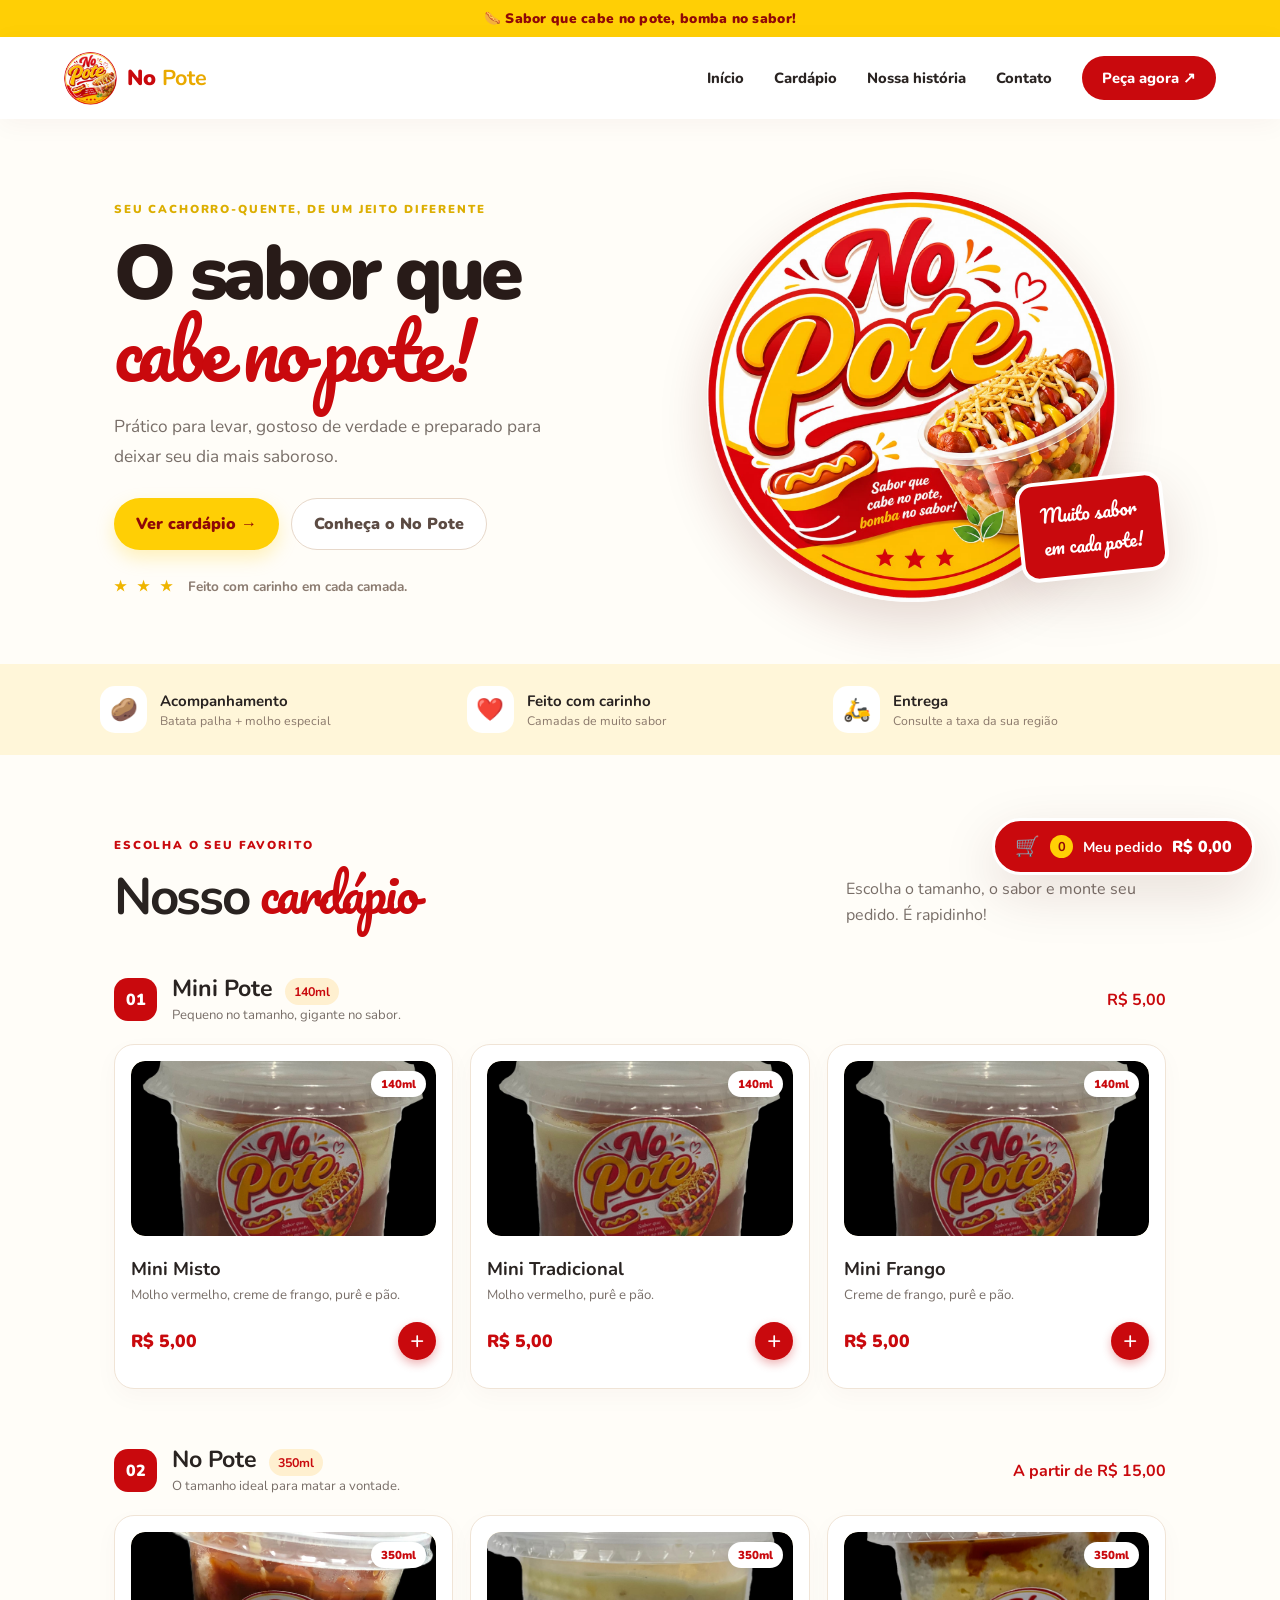
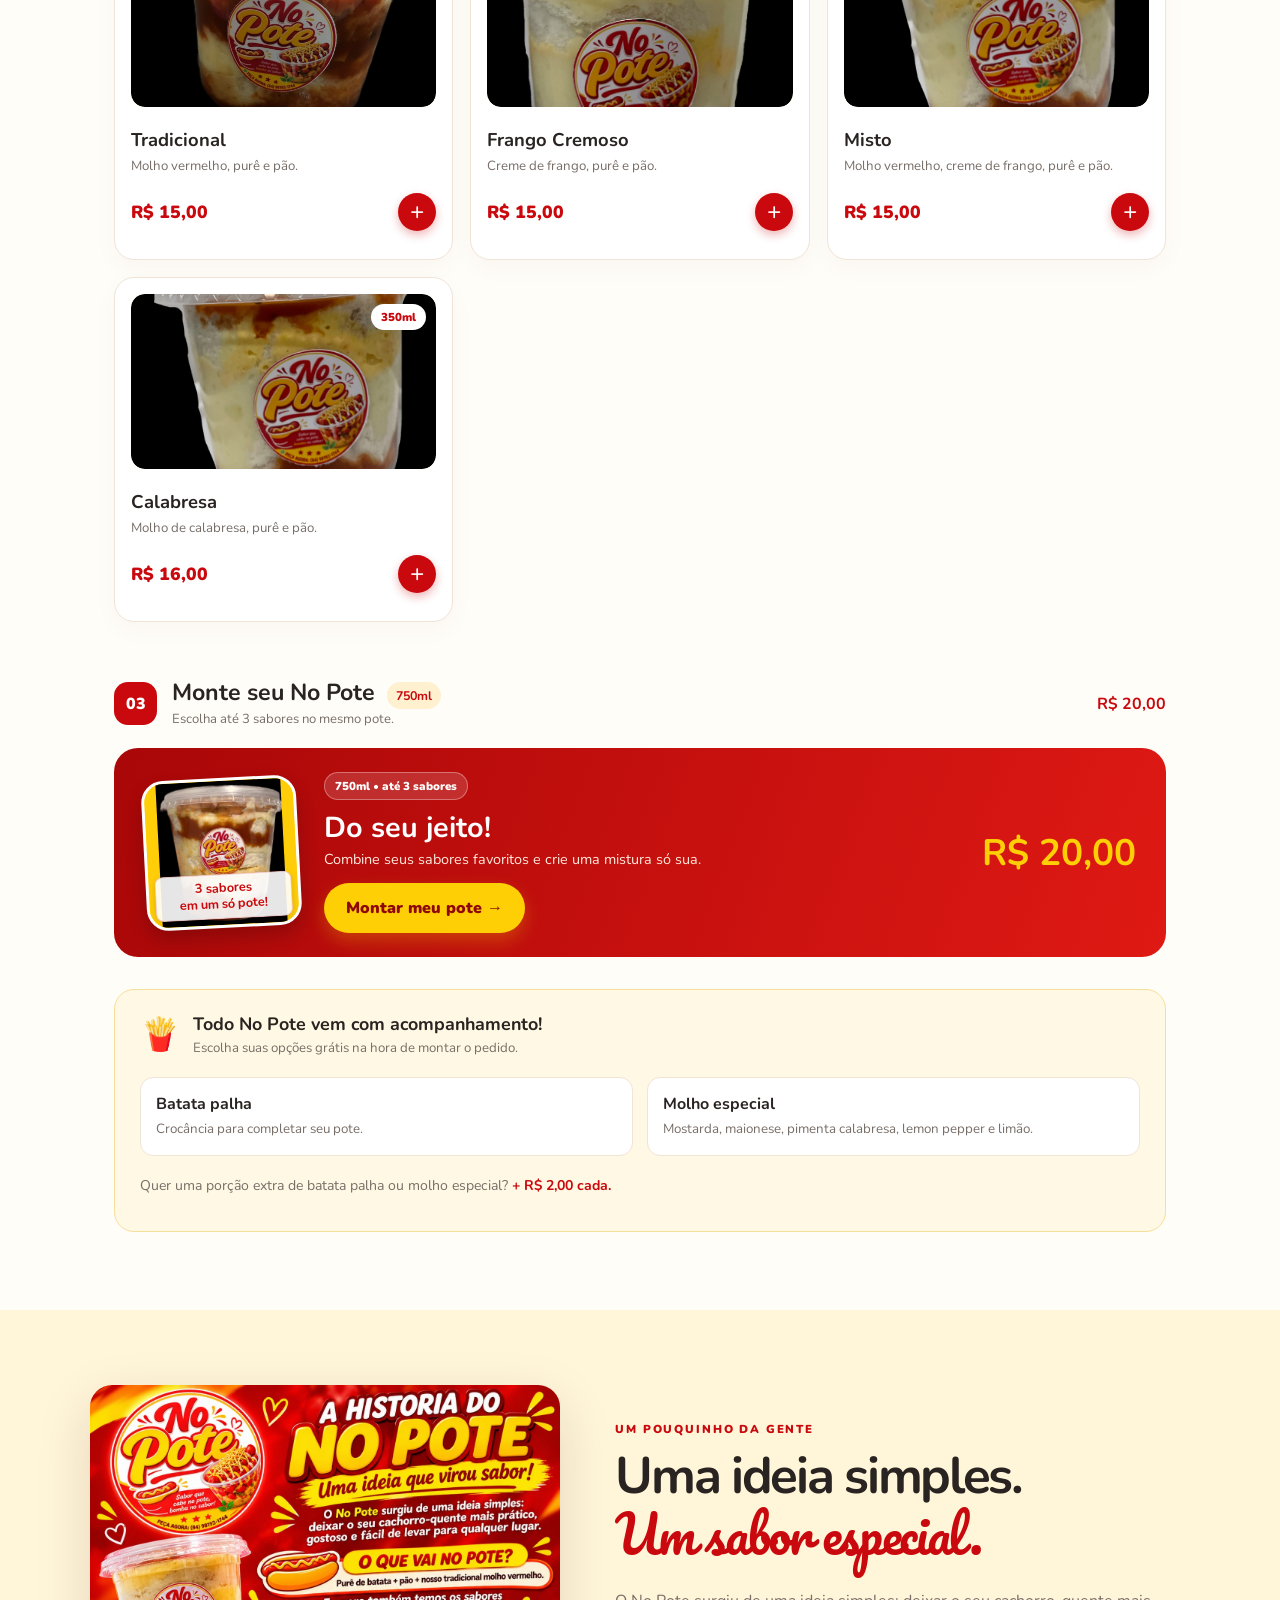
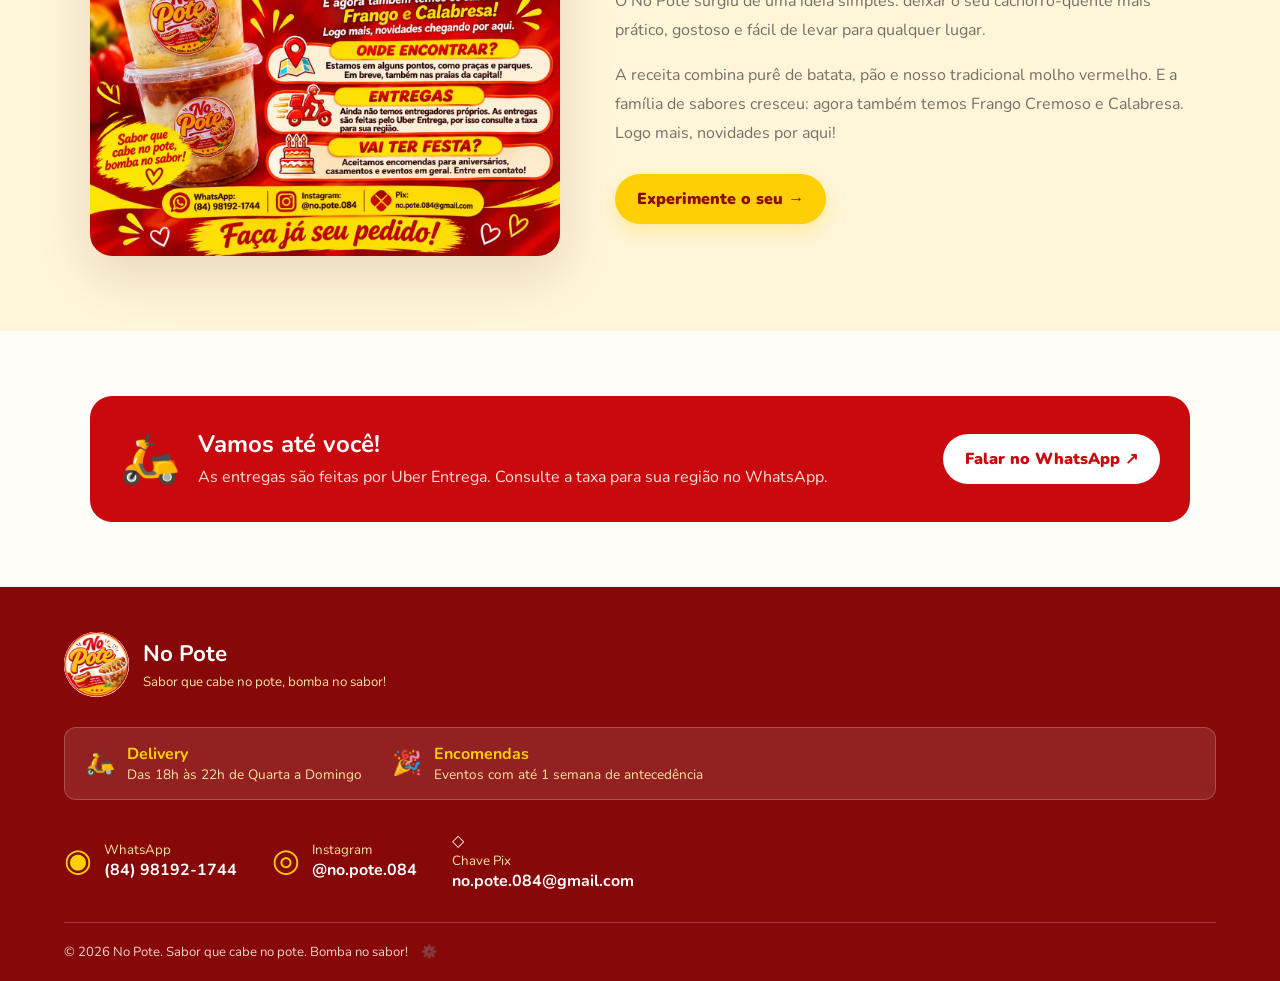
==== index.html @ 65af6eca "Update index.html" ====
<!DOCTYPE html>
<html lang="pt-BR">
<head>
  <meta charset="UTF-8">
  <meta name="viewport" content="width=device-width, initial-scale=1.0">
  <meta name="theme-color" content="#c9090d">
  <meta name="description" content="No Pote: cachorro-quente no pote. Confira nosso cardápio e peça pelo WhatsApp.">

  <title>No Pote | Sabor que cabe no pote</title>

  <link rel="icon" type="image/jpeg" href="assets/logo.jpeg">
  <link rel="apple-touch-icon" href="assets/logo.jpeg">

  <link rel="preconnect" href="https://fonts.googleapis.com">
  <link rel="preconnect" href="https://fonts.gstatic.com" crossorigin>

  <link href="https://fonts.googleapis.com/css2?family=Nunito:wght@400;500;600;700;800;900&family=Pacifico&display=swap" rel="stylesheet">

  <link rel="stylesheet" href="style.css">
</head>

<body>

  <div class="top-strip">
    🌭 Sabor que cabe no pote, bomba no sabor!
  </div>

  <header class="site-header">
    <a class="brand" href="#inicio">
      <img src="assets/logo.jpeg" alt="Logo No Pote">
      <span>No <b>Pote</b></span>
    </a>

    <button class="menu-toggle" id="menuToggle" aria-label="Abrir menu">
      ☰
    </button>

    <nav id="mainNav">
      <a href="#inicio">Início</a>
      <a href="#cardapio">Cardápio</a>
      <a href="#sobre">Nossa história</a>
      <a href="#contato">Contato</a>
      <a class="nav-order" href="#cardapio">Peça agora ↗</a>
    </nav>
  </header>

  <main>

    <!-- APRESENTAÇÃO -->
    <section class="hero" id="inicio">
      <div class="hero-copy">
        <span class="eyebrow">
          SEU CACHORRO-QUENTE, DE UM JEITO DIFERENTE
        </span>

        <h1>
          O sabor que<br>
          <em>cabe no pote!</em>
        </h1>

        <p>
          Prático para levar, gostoso de verdade e preparado
          para deixar seu dia mais saboroso.
        </p>

        <div class="hero-actions">
          <a href="#cardapio" class="btn btn-yellow">
            Ver cardápio →
          </a>

          <a href="#sobre" class="btn btn-outline">
            Conheça o No Pote
          </a>
        </div>

        <div class="hero-note">
          <span>★ ★ ★</span>
          Feito com carinho em cada camada.
        </div>
      </div>

      <div class="hero-visual">
        <div class="hero-glow"></div>
        <img src="assets/logo.jpeg" alt="Identidade visual No Pote">
        <div class="floating-tag">
          Muito sabor<br>em cada pote!
        </div>
      </div>
    </section>

    <!-- DIFERENCIAIS -->
    <section class="benefits">
      <div>
        <span class="benefit-icon">🥔</span>
        <div>
          <b>Acompanhamento</b>
          <small>Batata palha + molho especial</small>
        </div>
      </div>

      <div>
        <span class="benefit-icon">❤️</span>
        <div>
          <b>Feito com carinho</b>
          <small>Camadas de muito sabor</small>
        </div>
      </div>

      <div>
        <span class="benefit-icon">🛵</span>
        <div>
          <b>Entrega</b>
          <small>Consulte a taxa da sua região</small>
        </div>
      </div>
    </section>

    <!-- CARDÁPIO -->
    <section class="menu-section section-wrap" id="cardapio">

      <div class="section-heading">
        <div>
          <span class="eyebrow red">ESCOLHA O SEU FAVORITO</span>
          <h2>Nosso <em>cardápio</em></h2>
        </div>
        <p>Escolha o tamanho, o sabor e monte seu pedido. É rapidinho!</p>
      </div>

      <!-- MINI POTE -->
      <div class="size-heading">
        <span>01</span>
        <div>
          <h3>Mini Pote <small>140ml</small></h3>
          <p>Pequeno no tamanho, gigante no sabor.</p>
        </div>
        <b class="size-price">R$ 5,00</b>
      </div>

      <div class="product-grid" id="miniProducts"></div>

      <!-- 350ML -->
      <div class="size-heading second">
        <span>02</span>
        <div>
          <h3>No Pote <small>350ml</small></h3>
          <p>O tamanho ideal para matar a vontade.</p>
        </div>
        <b class="size-price">A partir de R$ 15,00</b>
      </div>

      <div class="product-grid" id="regularProducts"></div>

      <!-- 750ML -->
      <div class="size-heading second">
        <span>03</span>
        <div>
          <h3>Monte seu No Pote <small>750ml</small></h3>
          <p>Escolha até 3 sabores no mesmo pote.</p>
        </div>
        <b class="size-price">R$ 20,00</b>
      </div>

      <article class="custom-card">
        <div class="custom-art">
          <img
            src="assets/pote-750.jpeg"
            alt="No Pote de 750ml"
            class="custom-pot-image"
            onerror="this.style.display='none'; this.parentElement.style.background='#ffce08';"
          >
          <b>3 sabores<br>em um só pote!</b>
        </div>

        <div class="custom-info">
          <span class="pill">750ml • até 3 sabores</span>
          <h3>Do seu jeito!</h3>
          <p>Combine seus sabores favoritos e crie uma mistura só sua.</p>
          <button class="btn btn-yellow" id="customButton" type="button">
            Montar meu pote →
          </button>
        </div>

        <strong class="custom-price">R$ 20,00</strong>
      </article>

      <!-- ACOMPANHAMENTOS -->
      <div class="accompaniment">
        <div class="accomp-title">
          <span>🍟</span>
          <div>
            <b>Todo No Pote vem com acompanhamento!</b>
            <small>Escolha suas opções grátis na hora de montar o pedido.</small>
          </div>
        </div>

        <div class="accomp-options">
          <div>
            <b>Batata palha</b>
            <small>Crocância para completar seu pote.</small>
          </div>
          <div>
            <b>Molho especial</b>
            <small>Mostarda, maionese, pimenta calabresa, lemon pepper e limão.</small>
          </div>
        </div>

        <p>
          Quer uma porção extra de batata palha ou molho especial?
          <b>+ R$ 2,00 cada.</b>
        </p>
      </div>

    </section>

    <!-- SOBRE -->
    <section class="about-section" id="sobre">
      <div class="about-image">
        <img src="assets/sobre-no-pote.jpeg" alt="A história do No Pote">
      </div>

      <div class="about-copy">
        <span class="eyebrow red">UM POUQUINHO DA GENTE</span>
        <h2>
          Uma ideia simples.<br>
          <em>Um sabor especial.</em>
        </h2>

        <p>
          O No Pote surgiu de uma ideia simples:
          deixar o seu cachorro-quente mais prático,
          gostoso e fácil de levar para qualquer lugar.
        </p>

        <p>
          A receita combina purê de batata, pão e nosso
          tradicional molho vermelho. E a família de
          sabores cresceu: agora também temos Frango
          Cremoso e Calabresa. Logo mais, novidades por aqui!
        </p>

        <a href="#cardapio" class="btn btn-yellow">
          Experimente o seu →
        </a>
      </div>
    </section>

    <!-- DELIVERY -->
    <section class="delivery-banner">
      <div>
        <span>🛵</span>
        <div>
          <h2>Vamos até você!</h2>
          <p>As entregas são feitas por Uber Entrega. Consulte a taxa para sua região no WhatsApp.</p>
        </div>
      </div>

      <a
        class="btn btn-light"
        href="https://wa.me/5584981921744?text=Ol%C3%A1!%20Vim%20pelo%20site%20e%20quero%20fazer%20um%20pedido."
        target="_blank"
        rel="noopener"
      >
        Falar no WhatsApp ↗
      </a>
    </section>

  </main>

  <!-- RODAPÉ -->
  <footer id="contato">
    <div class="footer-brand">
      <img src="assets/logo.jpeg" alt="No Pote">
      <div>
        <b>No Pote</b>
        <small>Sabor que cabe no pote, bomba no sabor!</small>
      </div>
    </div>

    <!-- HORÁRIOS DE FUNCIONAMENTO -->
    <div class="footer-hours">
      <div class="hours-item">
        <span>🛵</span>
        <div>
          <b>Delivery</b>
          <small>Das 18h às 22h de Quarta a Domingo</small>
        </div>
      </div>
      <div class="hours-item">
        <span>🎉</span>
        <div>
          <b>Encomendas</b>
          <small>Eventos com até 1 semana de antecedência</small>
        </div>
      </div>
    </div>
    
    <div class="footer-contact">
      <a href="https://wa.me/5584981921744?text=Ol%C3%A1!%20Vim%20pelo%20site%20e%20quero%20fazer%20um%20pedido." target="_blank">
        <span>◉</span>
        <div>
          <small>WhatsApp</small>
          <b>(84) 98192-1744</b>
        </div>
      </a>

      <a href="https://instagram.com/no.pote.084" target="_blank">
        <span>◎</span>
        <div>
          <small>Instagram</small>
          <b>@no.pote.084</b>
        </div>
      </a>

      <div>
        <span>◇</span>
        <div>
          <small>Chave Pix</small>
          <b>no.pote.084@gmail.com</b>
        </div>
      </div>
    </div>

    <div class="copyright">
      © <span id="year"></span> No Pote.
      Sabor que cabe no pote. Bomba no sabor!
      <!-- Botão Secreto Admin -->
      <span id="adminTrigger" style="cursor: pointer; margin-left: 10px; opacity: 0.3;">⚙️</span>
    </div>
  </footer>

  <!-- BOTÃO DO CARRINHO -->
  <button class="cart-fab" id="cartFab">
    <span>🛒</span>
    <b id="cartCount">0</b>
    <strong>Meu pedido</strong>
    <i id="cartTotal">R$ 0,00</i>
  </button>

  <!-- MODAL DO PRODUTO -->
  <div class="modal-backdrop" id="productModal">
    <section class="modal product-modal">
      <button class="modal-close" data-close="productModal">×</button>

      <div class="modal-head">
        <span class="modal-kicker">MONTE DO SEU JEITO</span>
        <h2 id="modalTitle">Seu No Pote</h2>
        <p id="modalDescription"></p>
      </div>

      <div class="modal-body">
        <div class="field-block">
          <div class="field-title">Quantidade</div>
          <div class="quantity-control">
            <button id="qtyMinus">−</button>
            <b id="modalQty">1</b>
            <button id="qtyPlus">+</button>
          </div>
        </div>

        <div class="field-block">
          <div class="field-title">
            Escolha o(s) sabor(es)
            <small id="flavorLimit"></small>
          </div>
          <div id="flavorChoices" class="choice-list"></div>
        </div>

        <div class="field-block">
          <div class="field-title">
            Acompanhamentos grátis
            <small>Marque os que deseja</small>
          </div>

          <label class="check-row">
            <span>
              <b>Batata palha</b>
              <small>Porção tradicional</small>
            </span>
            <input type="checkbox" id="freePotato" checked>
            <i></i>
          </label>

          <label class="check-row">
            <span>
              <b>Molho especial</b>
              <small>Mostarda, maionese, pimenta, lemon pepper e limão</small>
            </span>
            <input type="checkbox" id="freeSauce" checked>
            <i></i>
          </label>
        </div>

        <div class="field-block">
          <div class="field-title">
            Quer porção extra?
            <small>R$ 2,00 cada</small>
          </div>

          <label class="check-row">
            <span>
              <b>Batata palha extra</b>
              <small>+ R$ 2,00</small>
            </span>
            <input type="checkbox" id="extraPotato">
            <i></i>
          </label>

          <label class="check-row">
            <span>
              <b>Molho especial extra</b>
              <small>+ R$ 2,00</small>
            </span>
            <input type="checkbox" id="extraSauce">
            <i></i>
          </label>
        </div>

        <div class="field-block">
          <label class="field-title" for="itemNote">
            Observação <small>opcional</small>
          </label>
          <textarea id="itemNote" rows="2" placeholder="Ex.: caprichar no molho..."></textarea>
        </div>
      </div>

      <div class="modal-bottom">
        <div>
          <small>Subtotal deste item</small>
          <b id="modalPrice">R$ 0,00</b>
        </div>
        <button class="btn btn-red" id="addToCart">Adicionar ao carrinho</button>
      </div>
    </section>
  </div>

  <!-- MODAL DO CARRINHO -->
  <div class="modal-backdrop" id="cartModal">
    <section class="modal cart-modal">
      <button class="modal-close" data-close="cartModal">×</button>

      <div class="modal-head">
        <span class="modal-kicker">ESTÁ QUASE!</span>
        <h2>Seu pedido</h2>
        <p>Confira os itens antes de continuar.</p>
      </div>

      <div class="cart-items" id="cartItems"></div>

      <div class="cart-summary">
        <span>Subtotal</span>
        <b id="cartSubtotal">R$ 0,00</b>
        <small>Entrega por Uber Entrega: consulte a taxa pelo WhatsApp.</small>
        <div>
          <strong>Total dos produtos</strong>
          <strong id="cartGrandTotal">R$ 0,00</strong>
        </div>
      </div>

      <div class="cart-actions">
        <button class="btn btn-light-dark" data-close="cartModal">Continuar comprando</button>
        <button class="btn btn-red" id="goCheckout">Ir para confirmação →</button>
      </div>
    </section>
  </div>

  <!-- CONFIRMAÇÃO E PIX -->
  <div class="modal-backdrop" id="checkoutModal">
    <section class="modal checkout-modal">
      <button class="modal-close" data-close="checkoutModal">×</button>

      <div class="modal-head">
        <span class="modal-kicker">ÚLTIMO PASSO</span>
        <h2>Confirme seu pedido</h2>
        <p>Preencha seus dados e faça o Pix. Depois, envie o pedido pelo WhatsApp.</p>
      </div>

      <div class="checkout-body">
        <label>
          Seu nome
          <input id="customerName" type="text" placeholder="Como podemos te chamar?">
        </label>

        <label>
          Celular / WhatsApp
          <input id="customerPhone" type="tel" placeholder="(84) 99999-9999" maxlength="15">
        </label>

        <!-- CAMPO DE CEP PARA CÁLCULO -->
        <label>
          CEP (para calcular a entrega)
          <input id="customerCep" type="text" placeholder="00000-000" maxlength="9">
        </label>

        <label>
          Endereço e Ponto de Referência
          <input id="customerAddress" type="text" placeholder="Rua, número e referência">
        </label>

        <label>
          Forma de recebimento
          <select id="deliveryType">
            <option value="Entrega">Entrega (Uber Entrega — taxa a consultar)</option>
            <option value="Retirada">Vou combinar a retirada</option>
          </select>
        </label>

        <div class="pix-box">
          <span class="pix-label">PAGAMENTO VIA PIX</span>
          <small>Chave Pix (e-mail)</small>
          <div class="pix-key">
            <b>no.pote.084@gmail.com</b>
            <button id="copyPix">Copiar</button>
          </div>

          <p>
            Produtos: <b id="pixProducts">R$ 0,00</b><br>
            Entrega: <b id="pixDelivery">R$ 0,00</b><br>
            <span style="font-size: 1.1em; color: var(--red); font-weight: 900; margin-top: 5px; display: inline-block;">
              TOTAL A PAGAR: <b id="pixAmount">R$ 0,00</b>
            </span>
          </p>

          <small>O valor acima já inclui a taxa de entrega selecionada.</small>
        </div>

        <!-- Aviso de Horários na tela de Pagamento -->
        <p style="font-size: 0.85rem; color: var(--red); font-weight: 800; text-align: center; margin-bottom: 15px; background: #fff0d0; padding: 10px; border-radius: 8px;">
          ⏰ Delivery das 18h às 22h de Quarta a Domingo.<br>
          🎉 Encomendas para eventos: faça com até uma semana de antecedência!
        </p>

        <label>
          Observação do pedido
          <textarea id="orderNote" rows="2" placeholder="Alguma informação importante?"></textarea>
        </label>
      </div>

      <div class="checkout-bottom">
        <button class="btn btn-red" id="sendWhatsApp">
          Já paguei — enviar pedido no WhatsApp ↗
        </button>
        <small>O site não confirma o pagamento automaticamente. Envie o comprovante na conversa do WhatsApp.</small>
      </div>
    </section>
  </div>

  <!-- TELA DE SUCESSO -->
  <div class="modal-backdrop" id="successModal">
    <section class="modal success-modal" style="text-align: center; padding: 40px 20px;">
      <div style="font-size: 4rem; margin-bottom: 15px;">🎉</div>
      <h2 style="color: var(--red); margin-bottom: 10px;">Pedido Enviado!</h2>
      <p style="color: var(--muted); margin-bottom: 25px; font-size: 1.1rem;">
        Tudo certo, <b id="successName"></b>!<br>
        Seu pedido foi aberto no WhatsApp.<br><br>
        <b style="color: var(--red);">Não esqueça de enviar o comprovante!</b>
      </p>
      <button class="btn btn-red" id="closeSuccessBtn" style="width: 100%;">
        Fechar e continuar
      </button>
    </section>
  </div>

  <!-- MODAL DO ADMIN -->
  <div class="modal-backdrop" id="adminModal">
    <section class="modal" style="max-height: 90vh; overflow-y: auto;">
      <button class="modal-close" data-close="adminModal">×</button>
      
      <div class="modal-head">
        <span class="modal-kicker">ÁREA RESTRITA</span>
        <h2>Painel de Administração</h2>
        <p>Gerencie os produtos do cardápio.</p>
      </div>
      
      <div class="modal-body">
        <!-- Formulário de Cadastro -->
        <div class="field-block" style="background: #fff8e9; padding: 15px; border-radius: 12px;">
          <h3 style="margin-top: 0; color: var(--red);">Novo Produto</h3>
          
          <input type="text" id="adminName" placeholder="Nome (ex: Mini Frango)" style="margin-bottom: 10px; width: 100%; padding: 10px; border: 1px solid #ddd; border-radius: 8px;">
          <input type="number" id="adminPrice" placeholder="Preço (ex: 5.00)" step="0.01" style="margin-bottom: 10px; width: 100%; padding: 10px; border: 1px solid #ddd; border-radius: 8px;">
          <input type="text" id="adminDesc" placeholder="Descrição" style="margin-bottom: 10px; width: 100%; padding: 10px; border: 1px solid #ddd; border-radius: 8px;">
          <input type="text" id="adminImg" placeholder="Caminho da imagem (ex: assets/foto.jpeg)" style="margin-bottom: 10px; width: 100%; padding: 10px; border: 1px solid #ddd; border-radius: 8px;">
          
          <select id="adminCat" style="margin-bottom: 15px; width: 100%; padding: 10px; border: 1px solid #ddd; border-radius: 8px;">
            <option value="mini">Categoria: Mini</option>
            <option value="regular">Categoria: Regular</option>
          </select>
          
          <button class="btn btn-red" id="btnSaveProduct" style="width: 100%;">Salvar Produto</button>

          <!-- CONTROLE DE ENDEREÇO DE SAÍDA -->
          <div style="margin-top: 15px; border-top: 1px solid #ddd; padding-top: 15px;">
            <label style="display: flex; align-items: center; gap: 10px; cursor: pointer; font-weight: bold; color: var(--red);">
              <input type="checkbox" id="adminToggleSaoGoncalo" style="width: 20px; height: 20px; accent-color: var(--red);">
              Estou saindo de São Gonçalo (Rua Goiás)
            </label>
            <small style="color: var(--muted); display: block; margin-top: 5px;">Se desmarcado, o cálculo de frete sairá de Potengi (Travessa Macaé).</small>
          </div>
        </div>

        <!-- Lista de Produtos para Excluir -->
        <div style="margin-top: 20px;">
          <h3 style="color: var(--red);">Produtos Cadastrados</h3>
          <div id="adminProductList" style="display: flex; flex-direction: column; gap: 10px;"></div>
        </div>
      </div>
      
      <div class="modal-bottom">
        <button class="btn btn-light-dark" id="btnExportData" style="width: 100%;">Gerar Código para o GitHub</button>
      </div>
    </section>
  </div>

  <div class="toast" id="toast" role="status"></div>

  <script src="script.js" defer></script>

</body>
</html>
---- style.css ----
/* ========================================
   NO POTE - ESTILO PRINCIPAL
======================================== */

:root {
  --red: #c9090d;
  --red-dark: #8f0808;
  --yellow: #ffcf05;
  --cream: #fff9e9;
  --ink: #292321;
  --muted: #786e68;
  --line: #f0e4d6;
  --white: #ffffff;
  --shadow: 0 18px 55px rgba(72, 18, 10, 0.13);
}

* {
  box-sizing: border-box;
}

html {
  scroll-behavior: smooth;
  scroll-padding-top: 90px;
}

body {
  margin: 0;
  background: #fffdf8;
  color: var(--ink);
  font-family: "Nunito", Arial, sans-serif;
}

body.modal-open {
  overflow: hidden;
}

button,
input,
textarea,
select {
  font: inherit;
}

button {
  cursor: pointer;
}

a {
  color: inherit;
  text-decoration: none;
}

img {
  max-width: 100%;
}

/* ========================================
   TOPO
======================================== */

.top-strip {
  text-align: center;
  background: var(--yellow);
  color: var(--red-dark);
  font-weight: 900;
  padding: 9px 15px;
  font-size: 0.86rem;
  letter-spacing: 0.02em;
}

.site-header {
  height: 82px;
  padding: 0 max(calc((100% - 1180px) / 2), 5%);
  display: flex;
  align-items: center;
  justify-content: space-between;
  background: #fff;
  position: sticky;
  top: 0;
  z-index: 100;
  box-shadow: 0 5px 25px #5a100d0b;
}

.brand {
  display: flex;
  align-items: center;
  gap: 10px;
  font-weight: 900;
  font-size: 1.35rem;
  color: var(--red);
}

.brand img {
  width: 53px;
  height: 53px;
  object-fit: contain;
  border-radius: 50%;
}

.brand b {
  color: #e9a900;
}

nav {
  display: flex;
  align-items: center;
  gap: 30px;
  font-weight: 800;
  font-size: 0.92rem;
}

nav a:not(.nav-order):hover {
  color: var(--red);
}

.nav-order {
  background: var(--red);
  color: white;
  padding: 12px 20px;
  border-radius: 30px;
}

.nav-order:hover {
  background: var(--red-dark);
}

.menu-toggle {
  display: none;
  border: 0;
  background: none;
  font-size: 1.6rem;
  color: var(--red);
}

/* ========================================
   BOTÕES
======================================== */

.btn {
  border: 0;
  border-radius: 30px;
  padding: 14px 22px;
  font-weight: 900;
  cursor: pointer;
  display: inline-flex;
  justify-content: center;
  align-items: center;
  gap: 12px;
  transition: 0.2s;
  min-height: 48px;
  text-align: center;
}

.btn:hover {
  transform: translateY(-2px);
  filter: brightness(1.04);
}

.btn-yellow {
  background: var(--yellow);
  color: #8e0808;
  box-shadow: 0 8px 18px #ffcf0540;
}

.btn-red {
  background: var(--red);
  color: #fff;
  box-shadow: 0 8px 18px #c9090d2b;
}

.btn-outline {
  border: 1px solid #e7d8ca;
  color: #5c4b43;
  background: #fff;
}

.btn-light {
  background: #fff;
  color: var(--red);
}

.btn-light-dark {
  background: #f5eee7;
  color: #51433b;
}

/* ========================================
   APRESENTAÇÃO
======================================== */

.hero {
  max-width: 1180px;
  margin: auto;
  min-height: 545px;
  padding: 65px 5% 55px;
  display: grid;
  grid-template-columns: 1fr 1fr;
  align-items: center;
  gap: 35px;
  overflow: hidden;
}

.eyebrow {
  font-size: 0.72rem;
  font-weight: 900;
  letter-spacing: 0.16em;
  color: #dcae00;
}

.eyebrow.red {
  color: var(--red);
}

.hero h1 {
  font-size: clamp(3.2rem, 6vw, 5.3rem);
  line-height: 0.99;
  letter-spacing: -0.055em;
  margin: 17px 0;
  color: #281b18;
  font-weight: 1000;
}

.hero h1 em,
.section-heading h2 em,
.about-copy h2 em {
  font-family: "Pacifico", cursive;
  color: var(--red);
  font-weight: 400;
  font-style: normal;
}

.hero-copy > p {
  font-size: 1.08rem;
  line-height: 1.7;
  color: var(--muted);
  max-width: 475px;
}

.hero-actions {
  display: flex;
  gap: 12px;
  flex-wrap: wrap;
  margin-top: 27px;
}

.hero-note {
  margin-top: 27px;
  color: #8b7b70;
  font-size: 0.85rem;
  font-weight: 700;
}

.hero-note span {
  color: #efb500;
  letter-spacing: 3px;
  margin-right: 8px;
}

.hero-visual {
  position: relative;
  display: flex;
  justify-content: center;
  align-items: center;
  min-height: 410px;
}

.hero-glow {
  position: absolute;
  width: 390px;
  height: 390px;
  border-radius: 50%;
  background: radial-gradient(
    circle,
    #ffdf51 0,
    #ffdf513b 58%,
    transparent 70%
  );
}

.hero-visual img {
  position: relative;
  width: min(88%, 410px);
  aspect-ratio: 1;
  object-fit: contain;
  border-radius: 50%;
  box-shadow: 0 22px 50px #5c150d27;
}

.floating-tag {
  position: absolute;
  right: 0;
  bottom: 25px;
  background: var(--red);
  color: #fff;
  border: 4px solid #fff;
  border-radius: 18px;
  padding: 14px 20px;
  font-family: "Pacifico", cursive;
  font-size: 1.15rem;
  transform: rotate(-6deg);
  box-shadow: var(--shadow);
}

/* ========================================
   DIFERENCIAIS
======================================== */

.benefits {
  background: #fff6d9;
  padding: 22px max(calc((100% - 1080px) / 2), 5%);
  display: grid;
  grid-template-columns: repeat(3, 1fr);
  gap: 20px;
}

.benefits > div {
  display: flex;
  align-items: center;
  gap: 13px;
}

.benefit-icon {
  width: 47px;
  height: 47px;
  border-radius: 15px;
  background: #fff;
  display: grid;
  place-items: center;
  font-size: 1.4rem;
  flex-shrink: 0;
}

.benefits b,
.benefits small {
  display: block;
}

.benefits b {
  font-size: 0.94rem;
}

.benefits small {
  font-size: 0.77rem;
  color: #8a786b;
  margin-top: 2px;
}

/* ========================================
   CARDÁPIO
======================================== */

.section-wrap {
  max-width: 1180px;
  margin: auto;
  padding: 78px 5%;
}

.section-heading {
  display: flex;
  justify-content: space-between;
  align-items: end;
  margin-bottom: 32px;
  gap: 20px;
}

.section-heading h2,
.about-copy h2 {
  font-size: clamp(2.4rem, 4vw, 3.5rem);
  letter-spacing: -0.045em;
  line-height: 1.12;
  margin: 9px 0;
}

.section-heading > p {
  max-width: 320px;
  color: var(--muted);
  line-height: 1.6;
  margin: 0 0 7px;
}

.size-heading {
  display: flex;
  align-items: center;
  gap: 15px;
  margin: 38px 0 18px;
}

.size-heading > span {
  width: 43px;
  height: 43px;
  border-radius: 14px;
  background: var(--red);
  color: #fff;
  display: grid;
  place-items: center;
  font-weight: 1000;
  flex-shrink: 0;
}

.size-heading h3 {
  font-size: 1.45rem;
  margin: 0;
}

.size-heading h3 small {
  font-size: 0.78rem;
  color: var(--red);
  background: #fff0d0;
  padding: 5px 9px;
  border-radius: 20px;
  margin-left: 6px;
}

.size-heading p {
  font-size: 0.82rem;
  color: var(--muted);
  margin: 2px 0;
}

.size-price {
  margin-left: auto;
  color: var(--red);
  font-size: 1rem;
  white-space: nowrap;
}

.second {
  margin-top: 55px;
}

.product-grid {
  display: grid;
  grid-template-columns: repeat(3, minmax(0, 1fr));
  gap: 17px;
}

.product-card {
  background: #fff;
  border: 1px solid var(--line);
  border-radius: 20px;
  padding: 16px;
  display: flex;
  flex-direction: column;
  min-width: 0;
  min-height: 345px;
  box-shadow: 0 8px 24px #5a160b08;
  transition: 0.2s;
}

.product-card:hover {
  transform: translateY(-4px);
  box-shadow: var(--shadow);
  border-color: #f5d46c;
}

/* IMAGENS DOS PRODUTOS */

.product-image-wrap {
  position: relative;
  width: 100%;
  height: 175px;
  margin-bottom: 12px;
  overflow: hidden;
  border-radius: 14px;
  background: #fff4d2;
}

.product-image {
  display: block;
  width: 100%;
  height: 100%;
  object-fit: cover;
  object-position: center;
  border-radius: inherit;
  transition: transform 0.3s ease;
}

.product-card:hover .product-image {
  transform: scale(1.04);
}

.product-image-wrap .pill {
  position: absolute;
  top: 10px;
  right: 10px;
  background: #fff;
  color: var(--red);
  border: 0;
  box-shadow: 0 3px 12px #00000015;
}

.product-info h3 {
  font-size: 1.15rem;
  margin: 8px 0 5px;
}

.product-info p {
  font-size: 0.83rem;
  color: var(--muted);
  line-height: 1.5;
  margin: 0 0 16px;
}

.product-bottom {
  margin-top: auto;
  display: flex;
  justify-content: space-between;
  align-items: center;
  gap: 10px;
}

.product-bottom strong {
  font-weight: 1000;
  color: var(--red);
  font-size: 1.1rem;
}

/* 1. Botão de Adicionar (+) nos Cards de Produto */
.add-button {
  width: 38px;
  height: 38px;
  flex-shrink: 0;
  border: none;
  border-radius: 50%;
  background: var(--red);
  color: white;
  font-size: 1.5rem;
  font-weight: 500;
  display: flex;
  align-items: center;
  justify-content: center;
  box-shadow: 0 4px 10px rgba(201, 9, 13, 0.3);
  transition: 0.2s;
  padding-bottom: 3px;
}

.add-button:hover {
  background: var(--red-dark);
  transform: scale(1.08);
}

/* ========================================
   POTE PERSONALIZADO (750ml) - AJUSTADO
======================================== */

.custom-card {
  display: flex;
  align-items: center;
  gap: 25px;
  background: linear-gradient(110deg, #a90708, #df1914);
  color: white;
  border-radius: 24px;
  padding: 24px 30px;
  position: relative;
  overflow: hidden;
}

.custom-art {
  width: 155px;
  height: 150px; /* Aumentei a altura */
  flex-shrink: 0;
  border-radius: 22px;
  background: #ffce08;
  color: #990808;
  display: flex;
  flex-direction: column;
  align-items: center;
  justify-content: flex-end;
  transform: rotate(-3deg);
  font-size: 0.95rem;
  font-weight: 900;
  text-align: center;
  line-height: 1.3;
  position: relative;
  overflow: hidden;
  padding: 6px;
  box-shadow: 0 10px 20px rgba(0,0,0,0.2);
  border: 3px solid #fff;
}

.custom-art img.custom-pot-image {
  position: absolute;
  inset: 0;
  width: 100%;
  height: 100%;
  object-fit: contain; /* MUDOU PARA CONTAIN PARA NÃO CORTAR A FOTO */
  background: #ffce08; 
  z-index: 0;
}

.custom-art b {
  position: relative;
  z-index: 1;
  background: rgba(255, 255, 255, 0.9); 
  color: #c9090d; 
  padding: 6px 8px;
  border-radius: 8px;
  font-size: 0.8rem;
  line-height: 1.2;
  width: 100%;
  box-shadow: 0 2px 6px rgba(0, 0, 0, 0.15);
  border: 1px solid rgba(201, 9, 13, 0.2);
}

.custom-info {
  max-width: 430px;
}

.pill {
  display: inline-block;
  background: #ffffff24;
  border: 1px solid #ffffff55;
  border-radius: 30px;
  padding: 5px 10px;
  font-size: 0.72rem;
  font-weight: 900;
}

.custom-info h3 {
  font-size: 1.8rem;
  margin: 8px 0 2px;
}

.custom-info p {
  color: #ffe9dc;
  margin: 0 0 14px;
  font-size: 0.9rem;
}

.custom-price {
  font-size: 2.3rem;
  color: var(--yellow);
  margin-left: auto;
  white-space: nowrap;
}

/* ========================================
   ACOMPANHAMENTOS
======================================== */

.accompaniment {
  margin-top: 32px;
  background: #fff8e4;
  border: 1px solid #f6df9b;
  border-radius: 20px;
  padding: 22px 25px;
}

.accomp-title {
  display: flex;
  align-items: center;
  gap: 13px;
}

.accomp-title > span {
  font-size: 2rem;
}

.accomp-title b,
.accomp-title small {
  display: block;
}

.accomp-title b {
  font-size: 1.12rem;
}

.accomp-title small {
  color: var(--muted);
  font-size: 0.83rem;
  margin-top: 3px;
}

.accomp-options {
  display: grid;
  grid-template-columns: 1fr 1fr;
  gap: 14px;
  margin: 20px 0;
}

.accomp-options > div {
  padding: 15px;
  border-radius: 13px;
  background: white;
  border: 1px solid var(--line);
}

.accomp-options b,
.accomp-options small {
  display: block;
}

.accomp-options small {
  color: var(--muted);
  margin-top: 5px;
  line-height: 1.5;
}

.accompaniment > p {
  color: var(--muted);
  font-size: 0.88rem;
}

.accompaniment > p b {
  color: var(--red);
}

/* ========================================
   SOBRE
======================================== */

.about-section {
  padding: 75px max(calc((100% - 1100px) / 2), 5%);
  background: #fff5d8;
  display: grid;
  grid-template-columns: 0.9fr 1.1fr;
  align-items: center;
  gap: 55px;
}

.about-image {
  overflow: hidden;
  border-radius: 22px;
  box-shadow: var(--shadow);

   transition: transform 0.4s ease, box-shadow 0.4s ease;
  cursor: pointer;
}
/* Efeito ao passar o mouse */
.about-image:hover {
  transform: translateY(-10px) scale(1.02); /* Sobe 10px e cresce 2% */
  box-shadow: 0 30px 60px rgba(72, 18, 10, 0.25); /* Sombra aumenta para dar profundidade */
}

.about-image img {
  display: block;
  width: 100%;
  height: auto;
   transition: transform 0.4s ease;
}

.about-image:hover img {
  transform: scale(1.05); /* A imagem interna dá um leve zoom */
}

.about-copy h2 {
  margin-bottom: 20px;
}

.about-copy p {
  color: var(--muted);
  line-height: 1.8;
  margin-bottom: 15px;
}

.about-copy .btn {
  margin-top: 12px;
}

/* ========================================
   DELIVERY
======================================== */

.delivery-banner {
  max-width: 1100px;
  margin: 65px auto;
  padding: 30px;
  background: var(--red);
  border-radius: 22px;
  color: white;
  display: flex;
  align-items: center;
  justify-content: space-between;
  gap: 25px;
}

.delivery-banner > div {
  display: flex;
  align-items: center;
  gap: 18px;
}

.delivery-banner > div > span {
  font-size: 3rem;
}

.delivery-banner h2 {
  margin: 0 0 5px;
}

.delivery-banner p {
  margin: 0;
  color: #ffe2d9;
  line-height: 1.5;
}

/* ========================================
   RODAPÉ
======================================== */

footer {
  background: #870808;
  color: white;
  padding: 45px 5% 20px;
}

.footer-brand {
  display: flex;
  align-items: center;
  gap: 14px;
  margin-bottom: 30px;
}

.footer-brand img {
  width: 65px;
  height: 65px;
  object-fit: contain;
  border-radius: 50%;
  background: white;
}

.footer-brand b,
.footer-brand small {
  display: block;
}

.footer-brand b {
  font-size: 1.4rem;
}

.footer-brand small {
  color: #ffe4a1;
  margin-top: 4px;
}

.footer-contact {
  display: flex;
  flex-wrap: wrap;
  gap: 35px;
  padding-bottom: 30px;
  border-bottom: 1px solid #ffffff35;
}

.footer-contact > a,
.footer-pix {
  display: flex;
  align-items: center;
  gap: 12px;
}

.footer-contact > a > span,
.footer-pix > span {
  font-size: 2rem;
  color: var(--yellow);
}

.footer-contact small,
.footer-contact b {
  display: block;
}

.footer-contact small {
  color: #ffe4a1;
}

.copyright {
  padding-top: 20px;
  color: #f4d4c9;
  font-size: 0.82rem;
}

/* ========================================
   CARRINHO FIXO
======================================== */

.cart-fab {
  position: fixed;
  right: 25px;
  bottom: 25px;
  z-index: 90;
  background: var(--red);
  color: white;
  border: 3px solid white;
  border-radius: 50px;
  box-shadow: var(--shadow);
  padding: 12px 20px;
  display: flex;
  align-items: center;
  gap: 10px;
}

.cart-fab span {
  font-size: 1.25rem;
}

.cart-fab b {
  background: var(--yellow);
  color: var(--red-dark);
  border-radius: 50%;
  min-width: 23px;
  height: 23px;
  display: grid;
  place-items: center;
  font-size: 0.8rem;
}

.cart-fab strong {
  font-size: 0.9rem;
}

.cart-fab i {
  font-style: normal;
  font-weight: 900;
}

/* ========================================
   MODAIS
======================================== */

.modal-backdrop {
  position: fixed;
  inset: 0;
  z-index: 200;
  background: rgba(28, 13, 10, 0.65);
  display: none;
  align-items: center;
  justify-content: center;
  padding: 15px;
}

.modal-backdrop.open {
  display: flex;
}

.modal {
  width: min(100%, 550px);
  max-height: 92vh;
  overflow-y: auto;
  position: relative;
  background: white;
  border-radius: 22px;
  box-shadow: var(--shadow);
}

.cart-modal,
.checkout-modal {
  width: min(100%, 620px);
}

.modal-close {
  position: absolute;
  top: 13px;
  right: 16px;
  width: 36px;
  height: 36px;
  border: 0;
  border-radius: 50%;
  background: #fff0e8;
  color: var(--red);
  font-size: 1.6rem;
  z-index: 2;
}

.modal-head {
  padding: 27px 25px 20px;
  border-bottom: 1px solid var(--line);
}

.modal-kicker {
  color: var(--red);
  font-size: 0.7rem;
  letter-spacing: 0.12em;
  font-weight: 900;
}

.modal-head h2 {
  margin: 8px 0;
  font-size: 1.65rem;
}

.modal-head p {
  margin: 0;
  color: var(--muted);
  line-height: 1.5;
}

.modal-body,
.checkout-body {
  padding: 20px 25px;
}

.field-block {
  margin-bottom: 22px;
}

.field-title {
  display: block;
  font-weight: 900;
  margin-bottom: 11px;
}

.field-title small {
  display: block;
  font-size: 0.78rem;
  font-weight: 500;
  color: var(--muted);
  margin-top: 3px;
}

.quantity-control {
  display: flex;
  align-items: center;
  width: fit-content;
  border: 1px solid var(--line);
  border-radius: 12px;
  overflow: hidden;
}

.quantity-control button {
  width: 44px;
  height: 42px;
  background: #fff5dc;
  color: var(--red);
  border: 0;
  font-size: 1.3rem;
  font-weight: 900;
}

.quantity-control b {
  min-width: 48px;
  text-align: center;
}

.choice-list {
  display: grid;
  gap: 9px;
}

.choice-row {
  display: flex;
  align-items: center;
  justify-content: space-between;
  gap: 12px;
  padding: 13px;
  border: 1px solid var(--line);
  border-radius: 12px;
  cursor: pointer;
}

.choice-row.selected {
  border-color: var(--red);
  background: #fff6e8;
}

.choice-row span {
  font-weight: 800;
}

.choice-row small {
  color: var(--muted);
  font-weight: 500;
  line-height: 1.4;
}

.choice-row input {
  accent-color: var(--red);
  width: 19px;
  height: 19px;
}

.check-row {
  display: flex;
  align-items: center;
  justify-content: space-between;
  gap: 15px;
  padding: 13px;
  border-bottom: 1px solid var(--line);
  cursor: pointer;
}

.check-row span {
  flex: 1;
}

.check-row b,
.check-row small {
  display: block;
}

.check-row small {
  color: var(--muted);
  font-size: 0.78rem;
  margin-top: 3px;
}

.check-row input {
  width: 20px;
  height: 20px;
  accent-color: var(--red);
}

textarea,
.checkout-body input,
.checkout-body select {
  width: 100%;
  border: 1px solid var(--line);
  border-radius: 11px;
  padding: 12px;
  outline: none;
  background: #fffdf9;
  color: var(--ink);
  margin-top: 7px;
}

textarea:focus,
.checkout-body input:focus,
.checkout-body select:focus {
  border-color: var(--red);
}

.modal-bottom {
  position: sticky;
  bottom: 0;
  background: white;
  border-top: 1px solid var(--line);
  padding: 17px 25px;
  display: flex;
  align-items: center;
  justify-content: space-between;
  gap: 15px;
}

.modal-bottom small,
.modal-bottom b {
  display: block;
}

.modal-bottom small {
  color: var(--muted);
}

.modal-bottom b {
  color: var(--red);
  font-size: 1.15rem;
}

/* ========================================
   CARRINHO
======================================== */

.cart-items {
  padding: 10px 25px;
}

/* 2. Estilização dos Itens no Carrinho (Modal) */
.cart-item {
  display: flex;
  flex-direction: column;
  gap: 15px;
  padding: 18px 0;
  border-bottom: 1px solid var(--line);
}

@media (min-width: 480px) {
  .cart-item {
    flex-direction: row;
    justify-content: space-between;
    align-items: flex-start;
  }
}

.cart-item-info {
  flex: 1;
}

.cart-item-info h3 {
  margin: 0 0 5px;
  font-size: 1.1rem;
  color: var(--ink);
}

.cart-item-info small {
  display: inline-block;
  background: #fff0d0;
  color: var(--red);
  font-weight: 800;
  padding: 3px 8px;
  border-radius: 12px;
  font-size: 0.75rem;
  margin-bottom: 8px;
}

.cart-item-info p {
  color: var(--muted);
  font-size: 0.8rem;
  margin: 0 0 6px;
  line-height: 1.4;
}

.cart-item-info strong {
  display: block;
  color: var(--red);
  font-size: 1.15rem;
  margin-top: 10px;
}

/* 3. Botões de +, - e X dentro do Carrinho */
.cart-item-actions {
  display: flex;
  align-items: center;
  gap: 8px;
  background: #fffaf0;
  padding: 6px;
  border-radius: 12px;
  border: 1px solid var(--line);
  width: fit-content;
}

.cart-item-actions button {
  width: 32px;
  height: 32px;
  border: none;
  border-radius: 8px;
  background: white;
  color: var(--red);
  font-size: 1.2rem;
  font-weight: 900;
  display: flex;
  align-items: center;
  justify-content: center;
  cursor: pointer;
  box-shadow: 0 2px 5px rgba(0,0,0,0.05);
  transition: 0.2s;
}

.cart-item-actions button:hover {
  background: var(--red);
  color: white;
}

.cart-item-actions b {
  min-width: 24px;
  text-align: center;
  font-size: 1rem;
  color: var(--ink);
}

/* Botão de remover (X) fica com uma cor levemente diferente no hover */
.cart-item-actions button[data-cart-remove]:hover {
  background: #ff4d4d;
}

/* 4. Carrinho Vazio */
.empty-cart {
  text-align: center;
  padding: 40px 20px;
  color: var(--muted);
}

.empty-cart h3 {
  color: var(--ink);
  margin-bottom: 8px;
}

.cart-summary {
  padding: 18px 25px;
  background: #fffaf0;
}

.cart-summary > span,
.cart-summary > b {
  display: inline-block;
  margin-right: 10px;
}

.cart-summary small {
  display: block;
  color: var(--muted);
  margin: 10px 0;
}

.cart-summary > div {
  display: flex;
  justify-content: space-between;
  padding-top: 12px;
  border-top: 1px solid var(--line);
}

.cart-summary > div strong:last-child {
  color: var(--red);
  font-size: 1.2rem;
}

.cart-actions {
  padding: 18px 25px;
  display: flex;
  gap: 10px;
  flex-wrap: wrap;
}

.cart-actions .btn {
  flex: 1;
}

/* ========================================
   CONFIRMAÇÃO E PIX
======================================== */

.checkout-body label {
  display: block;
  font-weight: 800;
  margin-bottom: 17px;
}

.pix-box {
  padding: 18px;
  border: 1px dashed var(--red);
  background: #fff8e9;
  border-radius: 15px;
  margin: 22px 0;
}

.pix-label {
  display: block;
  color: var(--red);
  font-weight: 1000;
  letter-spacing: 0.1em;
  font-size: 0.73rem;
  margin-bottom: 10px;
}

.pix-box > small {
  color: var(--muted);
}

.pix-key {
  display: flex;
  align-items: center;
  justify-content: space-between;
  gap: 10px;
  background: white;
  padding: 12px;
  border-radius: 10px;
  margin-top: 7px;
}

.pix-key b {
  overflow-wrap: anywhere;
}

.pix-key button {
  border: 0;
  background: var(--red);
  color: white;
  padding: 8px 12px;
  border-radius: 8px;
  font-weight: 900;
  flex-shrink: 0;
}

.pix-box p {
  margin-bottom: 5px;
}

.pix-box p b {
  color: var(--red);
}

.checkout-bottom {
  padding: 18px 25px;
  border-top: 1px solid var(--line);
}

.checkout-bottom .btn {
  width: 100%;
}

.checkout-bottom small {
  display: block;
  color: var(--muted);
  font-size: 0.76rem;
  margin-top: 12px;
  line-height: 1.5;
  text-align: center;
}

/* ========================================
   AVISO
======================================== */

.toast {
  position: fixed;
  left: 50%;
  bottom: 95px;
  transform: translate(-50%, 20px);
  background: #292321;
  color: white;
  padding: 13px 20px;
  border-radius: 12px;
  z-index: 300;
  opacity: 0;
  visibility: hidden;
  transition: 0.25s;
  text-align: center;
  width: max-content;
  max-width: 90%;
  box-shadow: var(--shadow);
}

.toast.show {
  opacity: 1;
  visibility: visible;
  transform: translate(-50%, 0);
}

/* ========================================
   RESPONSIVIDADE
======================================== */

@media (max-width: 900px) {

  nav {
    gap: 15px;
    font-size: 0.82rem;
  }

  .hero {
    min-height: auto;
  }

  .product-grid {
    grid-template-columns: repeat(2, minmax(0, 1fr));
  }

  .about-section {
    gap: 30px;
  }

  .delivery-banner {
    margin-left: 5%;
    margin-right: 5%;
  }
}

@media (max-width: 650px) {

  .site-header {
    height: 70px;
  }

  .brand img {
    width: 46px;
    height: 46px;
  }

  .menu-toggle {
    display: block;
  }

  nav {
    display: none;
    position: absolute;
    top: 70px;
    left: 0;
    right: 0;
    padding: 20px;
    background: white;
    box-shadow: 0 12px 20px #00000012;
    flex-direction: column;
    align-items: stretch;
    gap: 17px;
  }

  nav.open {
    display: flex;
  }

  nav a {
    padding: 8px;
  }

  .hero {
    grid-template-columns: 1fr;
    padding: 45px 6% 30px;
    gap: 5px;
  }

  .hero h1 {
    font-size: clamp(2.8rem, 12vw, 4.2rem);
  }

  .hero-visual {
    min-height: 300px;
  }

  .hero-glow {
    width: 280px;
    height: 280px;
  }

  .hero-visual img {
    width: min(78%, 300px);
  }

  .floating-tag {
    right: 2%;
    bottom: 8px;
    font-size: 0.95rem;
  }

  .benefits {
    grid-template-columns: 1fr;
    padding: 22px 7%;
    gap: 17px;
  }

  .section-wrap {
    padding: 55px 5%;
  }

  .section-heading {
    align-items: flex-start;
    flex-direction: column;
    gap: 8px;
  }

  .section-heading > p {
    margin: 0;
  }

  .size-heading {
    gap: 10px;
  }

  .size-heading > span {
    width: 39px;
    height: 39px;
  }

  .size-heading h3 {
    font-size: 1.2rem;
  }

  .size-heading p {
    font-size: 0.74rem;
  }

  .size-price {
    font-size: 0.78rem;
    text-align: right;
  }

  .product-grid {
    grid-template-columns: 1fr;
    gap: 14px;
  }

  .product-card {
    min-height: 0;
  }

  .product-image-wrap {
    height: 210px;
  }

  .custom-card {
    flex-wrap: wrap;
    padding: 22px;
    gap: 18px;
  }

  .custom-art {
    width: 110px;
    height: 110px;
    font-size: 0.8rem;
    padding: 4px;
  }

  .custom-art b {
    font-size: 0.7rem;
    padding: 3px 5px;
    border-radius: 7px;
  }

  .custom-info {
    flex: 1;
    min-width: 160px;
  }

  .custom-info h3 {
    font-size: 1.45rem;
  }

  .custom-price {
    width: 100%;
    margin: 0;
    font-size: 1.8rem;
  }

  .accompaniment {
    padding: 18px;
  }

  .accomp-options {
    grid-template-columns: 1fr;
  }

  .about-section {
    padding: 50px 6%;
    grid-template-columns: 1fr;
    gap: 28px;
  }

  .about-image {
    max-width: 450px;
    margin: auto;
  }

  .delivery-banner {
    margin: 35px 5%;
    padding: 23px;
    flex-direction: column;
    align-items: stretch;
  }

  .delivery-banner > div {
    align-items: flex-start;
  }

  .delivery-banner > div > span {
    font-size: 2.3rem;
  }

  .delivery-banner .btn {
    width: 100%;
  }

  .footer-contact {
    flex-direction: column;
    gap: 18px;
  }

  .cart-fab {
    right: 12px;
    bottom: 12px;
    padding: 11px 15px;
    gap: 8px;
  }

  .cart-fab strong {
    font-size: 0.8rem;
  }

  .cart-fab i {
    font-size: 0.8rem;
  }

  .modal-backdrop {
    padding: 7px;
  }

  .modal {
    max-height: 95vh;
    border-radius: 17px;
  }

  .modal-head,
  .modal-body,
  .checkout-body {
    padding-left: 17px;
    padding-right: 17px;
  }

  .modal-bottom {
    padding: 14px 17px;
  }

  .modal-bottom .btn {
    padding: 12px;
    font-size: 0.82rem;
  }

  .cart-items,
  .cart-summary,
  .cart-actions,
  .checkout-bottom {
    padding-left: 17px;
    padding-right: 17px;
  }

  .cart-actions {
    flex-direction: column;
  }

  .cart-item {
    flex-direction: column;
  }

  .pix-key {
    flex-wrap: wrap;
  }

  .pix-key b {
    font-size: 0.85rem;
  }

}

@media (max-width: 360px) {

  .size-price {
    font-size: 0.68rem;
  }

  .hero-actions .btn {
    width: 100%;
  }

  .cart-fab strong {
    display: none;
  }

}





/* Ajuste para a tela de sucesso */
.success-modal {
  max-width: 400px;
}

.success-modal h2 {
  font-size: 2rem;
}


/* ========================================
   HORÁRIOS DE FUNCIONAMENTO (RODAPÉ)
======================================== */

.footer-hours {
  display: flex;
  flex-wrap: wrap;
  gap: 30px;
  background: rgba(255, 255, 255, 0.1);
  padding: 15px 20px;
  border-radius: 12px;
  margin-bottom: 30px;
  border: 1px solid rgba(255, 255, 255, 0.2);
}

.hours-item {
  display: flex;
  align-items: center;
  gap: 12px;
}

.hours-item > span {
  font-size: 1.5rem;
}

.hours-item b {
  display: block;
  font-size: 1rem;
  color: var(--yellow);
}

.hours-item small {
  display: block;
  font-size: 0.85rem;
  color: #ffe4a1;
}

/* Ajuste para celular */
@media (max-width: 650px) {
  .footer-hours {
    flex-direction: column;
    gap: 15px;
  }
}
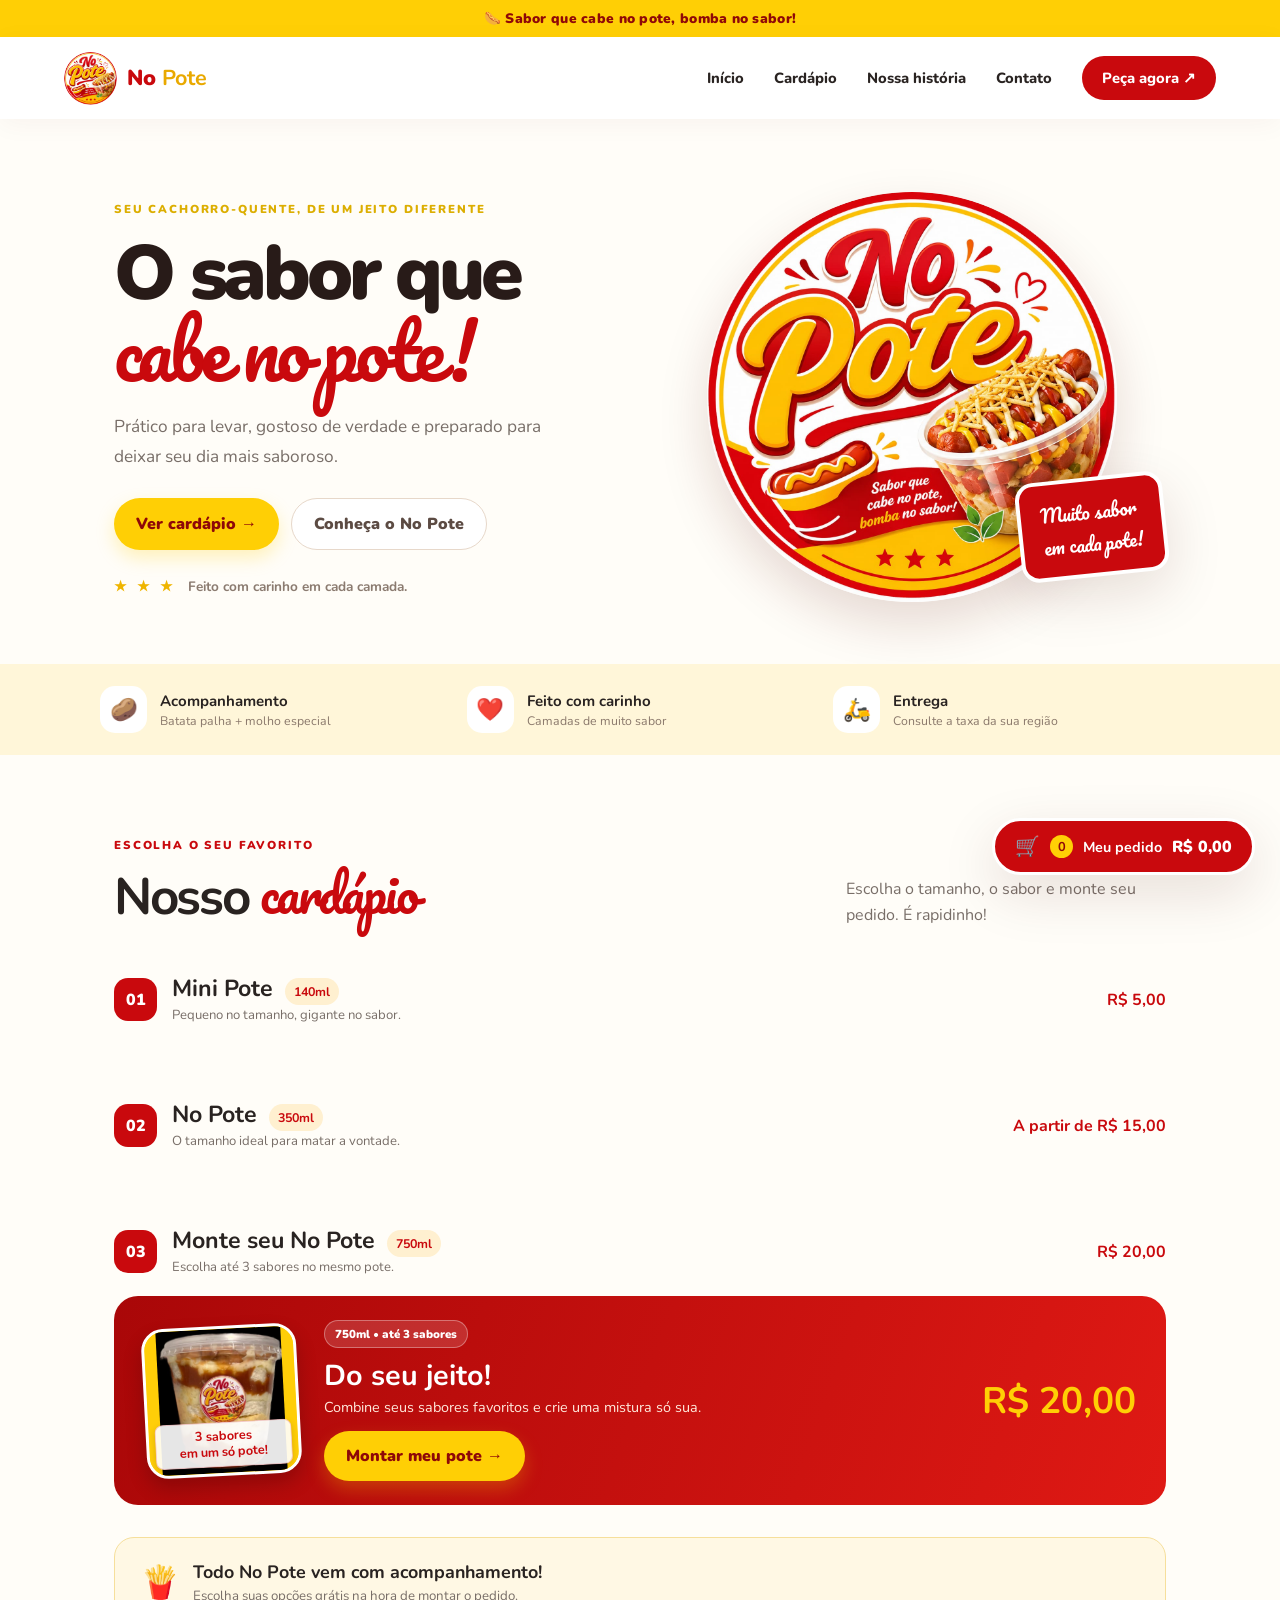
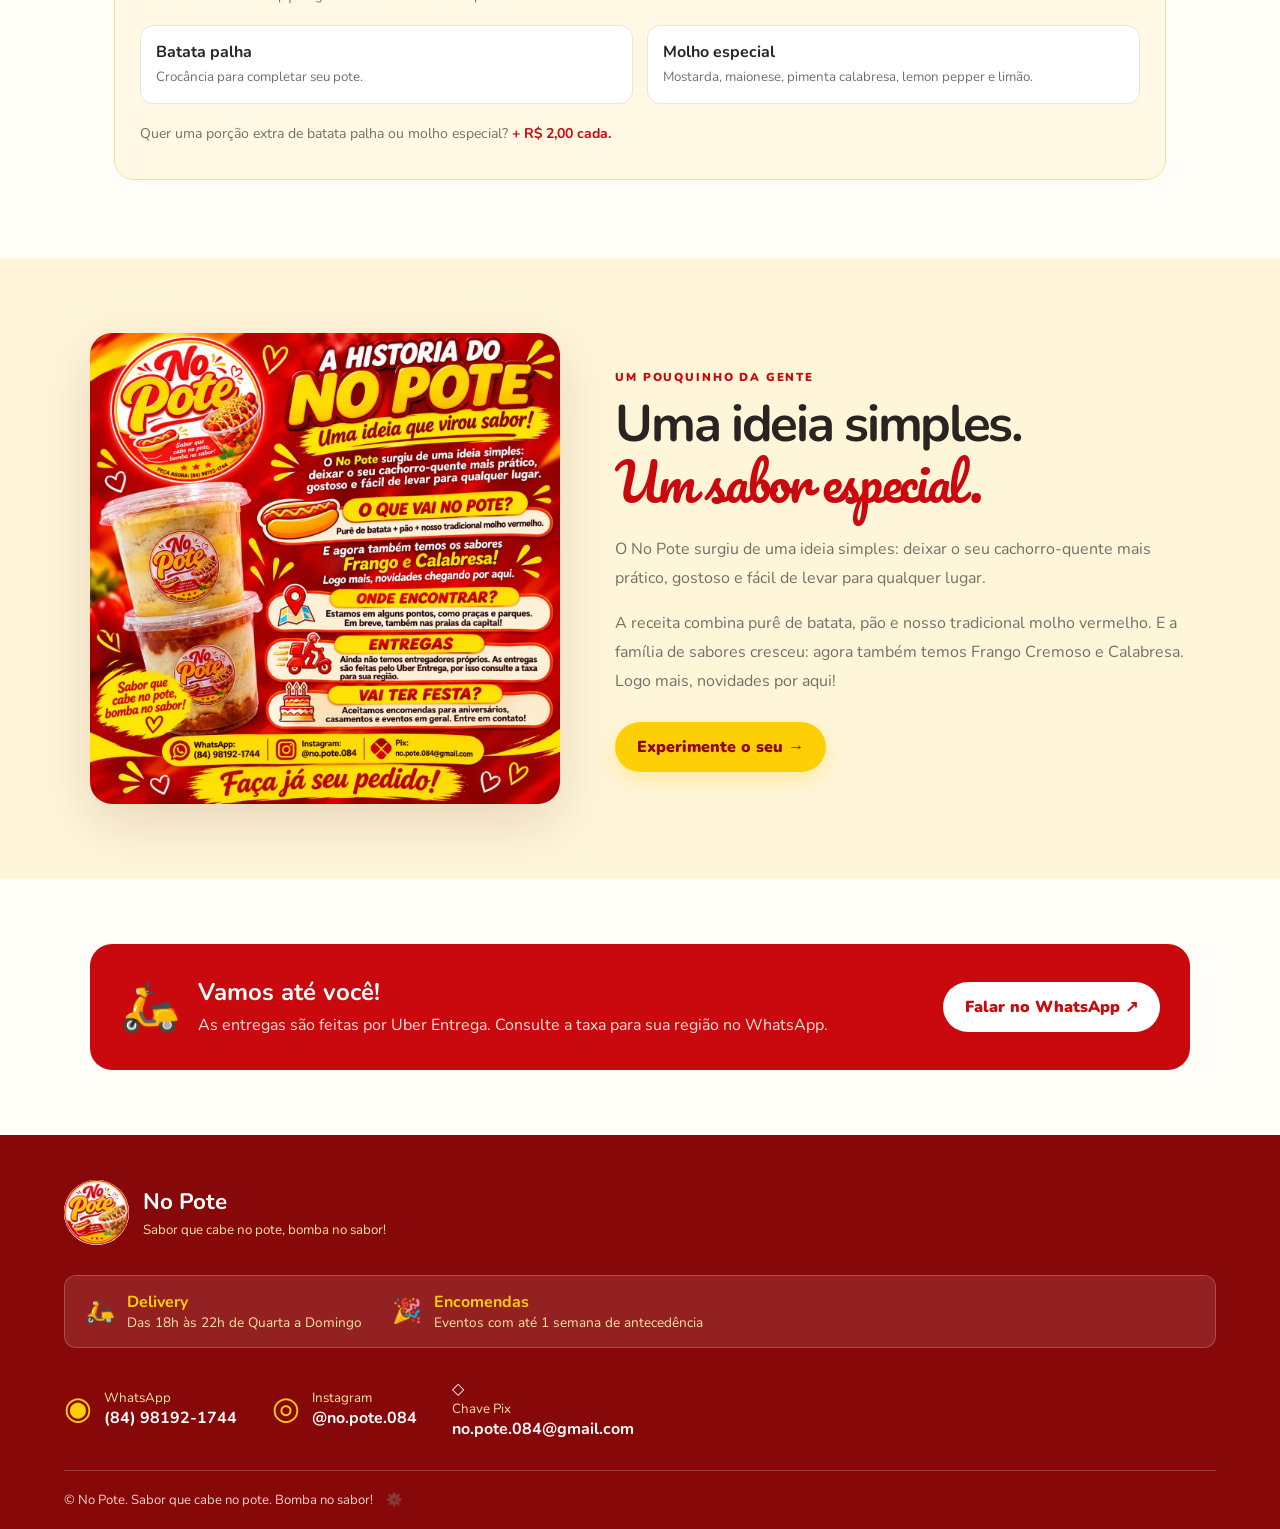
==== commit 5788c9c7: "Update index.html" ====
--- a/index.html
+++ b/index.html
@@ -324,7 +324,7 @@
       © <span id="year"></span> No Pote.
       Sabor que cabe no pote. Bomba no sabor!
       <!-- Botão Secreto Admin -->
-      <span id="adminTrigger" style="cursor: pointer; margin-left: 10px; opacity: 0.3;">⚙️</span>
+            <span id="adminTrigger" style="cursor: pointer; margin-left: 10px; opacity: 0.3;" onclick="window.location.href='admin-seguro.html'">⚙️</span>
     </div>
   </footer>
 
@@ -560,57 +560,66 @@
     </section>
   </div>
 
-  <!-- MODAL DO ADMIN -->
+    <!-- MODAL DO ADMIN -->
   <div class="modal-backdrop" id="adminModal">
     <section class="modal" style="max-height: 90vh; overflow-y: auto;">
       <button class="modal-close" data-close="adminModal">×</button>
       
-      <div class="modal-head">
-        <span class="modal-kicker">ÁREA RESTRITA</span>
-        <h2>Painel de Administração</h2>
-        <p>Gerencie os produtos do cardápio.</p>
-      </div>
-      
-      <div class="modal-body">
-        <!-- Formulário de Cadastro -->
-        <div class="field-block" style="background: #fff8e9; padding: 15px; border-radius: 12px;">
-          <h3 style="margin-top: 0; color: var(--red);">Novo Produto</h3>
-          
-          <input type="text" id="adminName" placeholder="Nome (ex: Mini Frango)" style="margin-bottom: 10px; width: 100%; padding: 10px; border: 1px solid #ddd; border-radius: 8px;">
-          <input type="number" id="adminPrice" placeholder="Preço (ex: 5.00)" step="0.01" style="margin-bottom: 10px; width: 100%; padding: 10px; border: 1px solid #ddd; border-radius: 8px;">
-          <input type="text" id="adminDesc" placeholder="Descrição" style="margin-bottom: 10px; width: 100%; padding: 10px; border: 1px solid #ddd; border-radius: 8px;">
-          <input type="text" id="adminImg" placeholder="Caminho da imagem (ex: assets/foto.jpeg)" style="margin-bottom: 10px; width: 100%; padding: 10px; border: 1px solid #ddd; border-radius: 8px;">
-          
-          <select id="adminCat" style="margin-bottom: 15px; width: 100%; padding: 10px; border: 1px solid #ddd; border-radius: 8px;">
-            <option value="mini">Categoria: Mini</option>
-            <option value="regular">Categoria: Regular</option>
-          </select>
-          
-          <button class="btn btn-red" id="btnSaveProduct" style="width: 100%;">Salvar Produto</button>
-
-          <!-- CONTROLE DE ENDEREÇO DE SAÍDA -->
-          <div style="margin-top: 15px; border-top: 1px solid #ddd; padding-top: 15px;">
-            <label style="display: flex; align-items: center; gap: 10px; cursor: pointer; font-weight: bold; color: var(--red);">
-              <input type="checkbox" id="adminToggleSaoGoncalo" style="width: 20px; height: 20px; accent-color: var(--red);">
-              Estou saindo de São Gonçalo (Rua Goiás)
-            </label>
-            <small style="color: var(--muted); display: block; margin-top: 5px;">Se desmarcado, o cálculo de frete sairá de Potengi (Travessa Macaé).</small>
-          </div>
-        </div>
-
-        <!-- Lista de Produtos para Excluir -->
-        <div style="margin-top: 20px;">
-          <h3 style="color: var(--red);">Produtos Cadastrados</h3>
-          <div id="adminProductList" style="display: flex; flex-direction: column; gap: 10px;"></div>
-        </div>
-      </div>
-      
-      <div class="modal-bottom">
-        <button class="btn btn-light-dark" id="btnExportData" style="width: 100%;">Gerar Código para o GitHub</button>
-      </div>
-    </section>
-  </div>
-
+      <!-- TELA DE SENHA (Aparece primeiro) -->
+      <div id="adminPasswordScreen" style="padding: 30px 20px; text-align: center;">
+        <h2 style="color: var(--red); margin-bottom: 10px;">Acesso Restrito</h2>
+        <p style="color: var(--muted); margin-bottom: 20px;">Digite a senha para gerenciar o site.</p>
+        <input type="password" id="adminPasswordInput" placeholder="Digite a senha..." style="width: 100%; padding: 12px; margin-bottom: 15px; border: 1px solid #ddd; border-radius: 8px; text-align: center;">
+        <button class="btn btn-red" id="btnConfirmAdminPassword" style="width: 100%;">Entrar no Painel</button>
+      </div>
+
+      <!-- PAINEL DE PRODUTOS (Só aparece se a senha estiver certa) -->
+      <div id="adminPanel" style="display: none;">
+        <div class="modal-head">
+          <span class="modal-kicker">ÁREA RESTRITA</span>
+          <h2>Painel de Administração</h2>
+          <p>Gerencie os produtos do cardápio.</p>
+        </div>
+        
+        <div class="modal-body">
+          <div class="field-block" style="background: #fff8e9; padding: 15px; border-radius: 12px;">
+            <h3 style="margin-top: 0; color: var(--red);">Novo Produto</h3>
+            <input type="text" id="adminName" placeholder="Nome (ex: Mini Frango)" style="margin-bottom: 10px; width: 100%; padding: 10px; border: 1px solid #ddd; border-radius: 8px;">
+            <input type="number" id="adminPrice" placeholder="Preço (ex: 5.00)" step="0.01" style="margin-bottom: 10px; width: 100%; padding: 10px; border: 1px solid #ddd; border-radius: 8px;">
+            <input type="text" id="adminDesc" placeholder="Descrição" style="margin-bottom: 10px; width: 100%; padding: 10px; border: 1px solid #ddd; border-radius: 8px;">
+            <input type="text" id="adminImg" placeholder="Caminho da imagem (ex: assets/foto.jpeg)" style="margin-bottom: 10px; width: 100%; padding: 10px; border: 1px solid #ddd; border-radius: 8px;">
+            
+            <select id="adminCat" style="margin-bottom: 15px; width: 100%; padding: 10px; border: 1px solid #ddd; border-radius: 8px;">
+              <option value="mini">Categoria: Mini</option>
+              <option value="regular">Categoria: Regular</option>
+            </select>
+            
+            <button class="btn btn-red" id="btnSaveProduct" style="width: 100%;">Salvar Produto</button>
+
+            <!-- CONTROLE DE ENDEREÇO DE SAÍDA -->
+            <div style="margin-top: 15px; border-top: 1px solid #ddd; padding-top: 15px;">
+              <label style="display: flex; align-items: center; gap: 10px; cursor: pointer; font-weight: bold; color: var(--red);">
+                <input type="checkbox" id="adminToggleSaoGoncalo" style="width: 20px; height: 20px; accent-color: var(--red);">
+                Estou saindo de São Gonçalo (Rua Goiás)
+              </label>
+              <small style="color: var(--muted); display: block; margin-top: 5px;">Se desmarcado, o cálculo de frete sairá de Potengi (Travessa Macaé).</small>
+            </div>
+          </div>
+
+          <div style="margin-top: 20px;">
+            <h3 style="color: var(--red);">Produtos Cadastrados</h3>
+            <div id="adminProductList" style="display: flex; flex-direction: column; gap: 10px;"></div>
+          </div>
+        </div>
+        
+        <div class="modal-bottom">
+          <button class="btn btn-light-dark" id="btnExportData" style="width: 100%; margin-bottom: 10px;">Gerar Código para o GitHub</button>
+          <button class="btn btn-outline" id="btnLogoutAdmin" style="width: 100%;">Sair do Painel</button>
+        </div>
+      </div>
+
+    </section>
+  </div>  
   <div class="toast" id="toast" role="status"></div>
 
   <script src="script.js" defer></script>
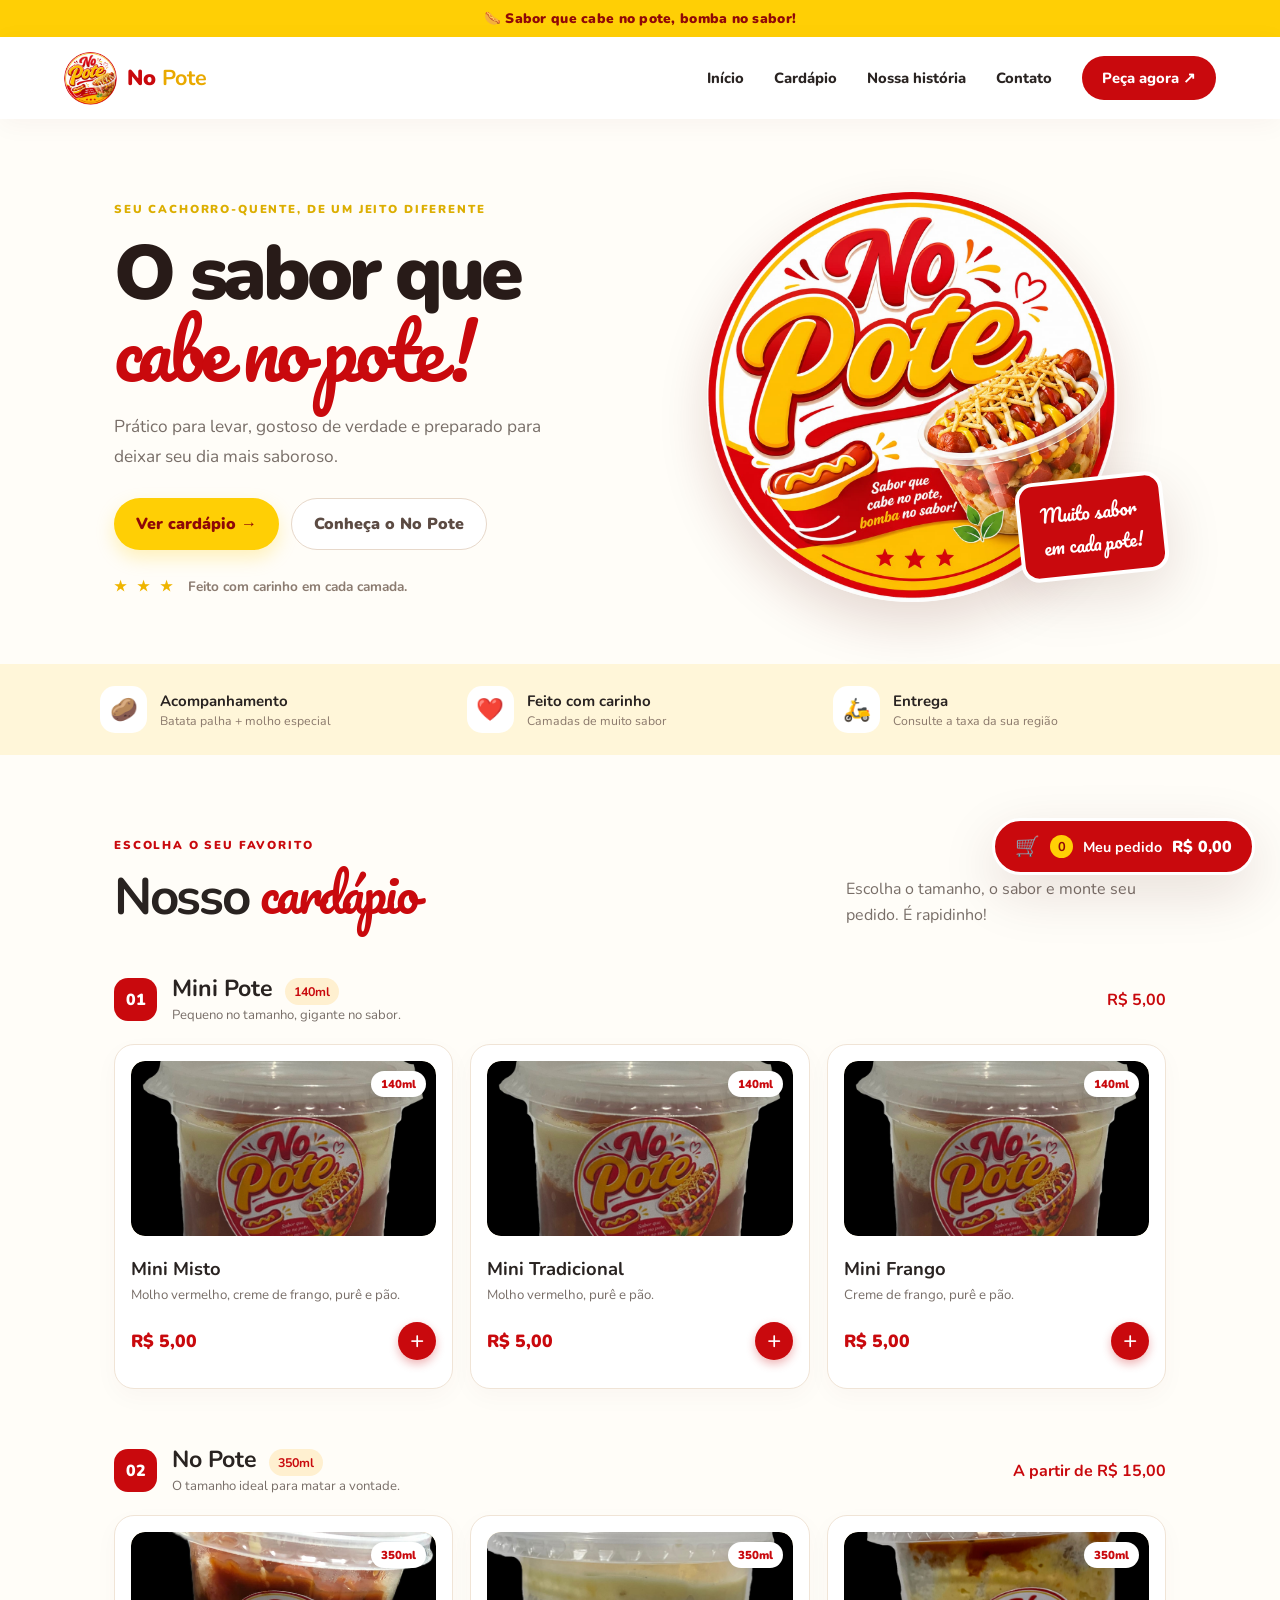
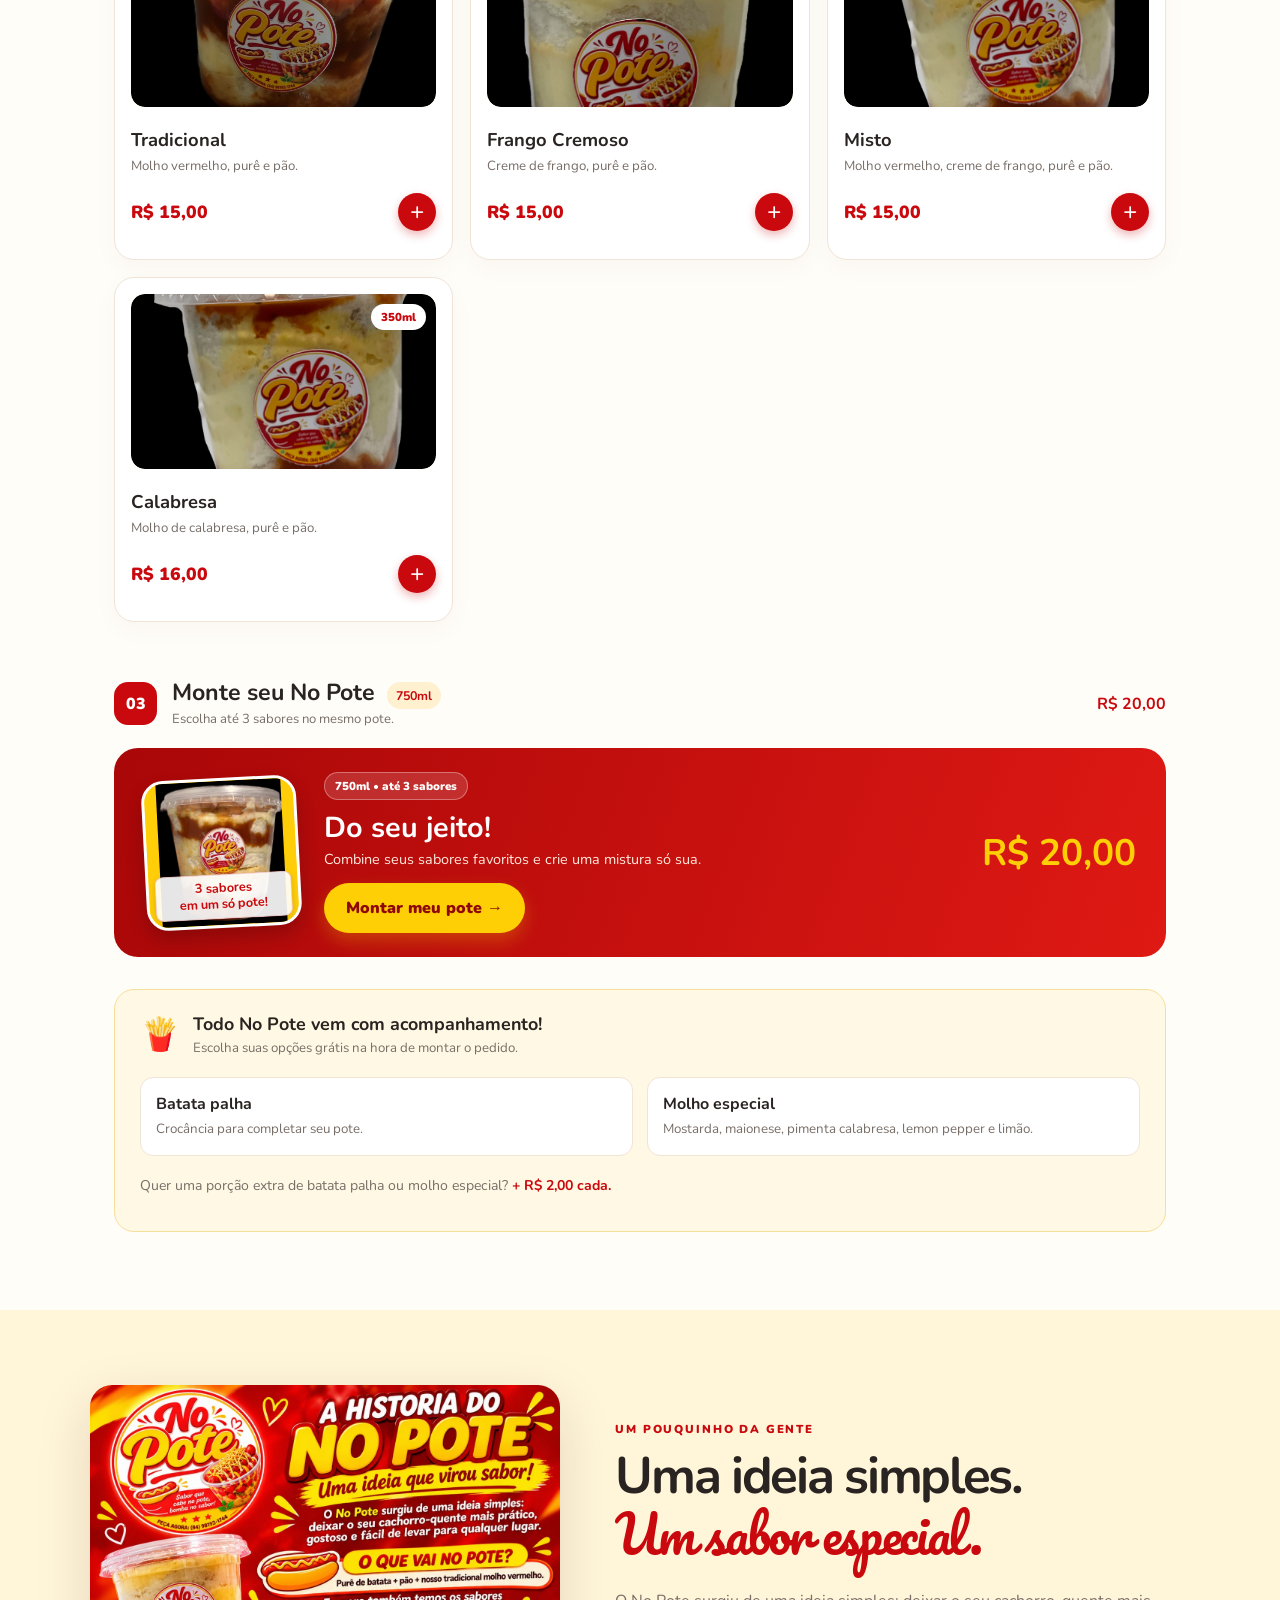
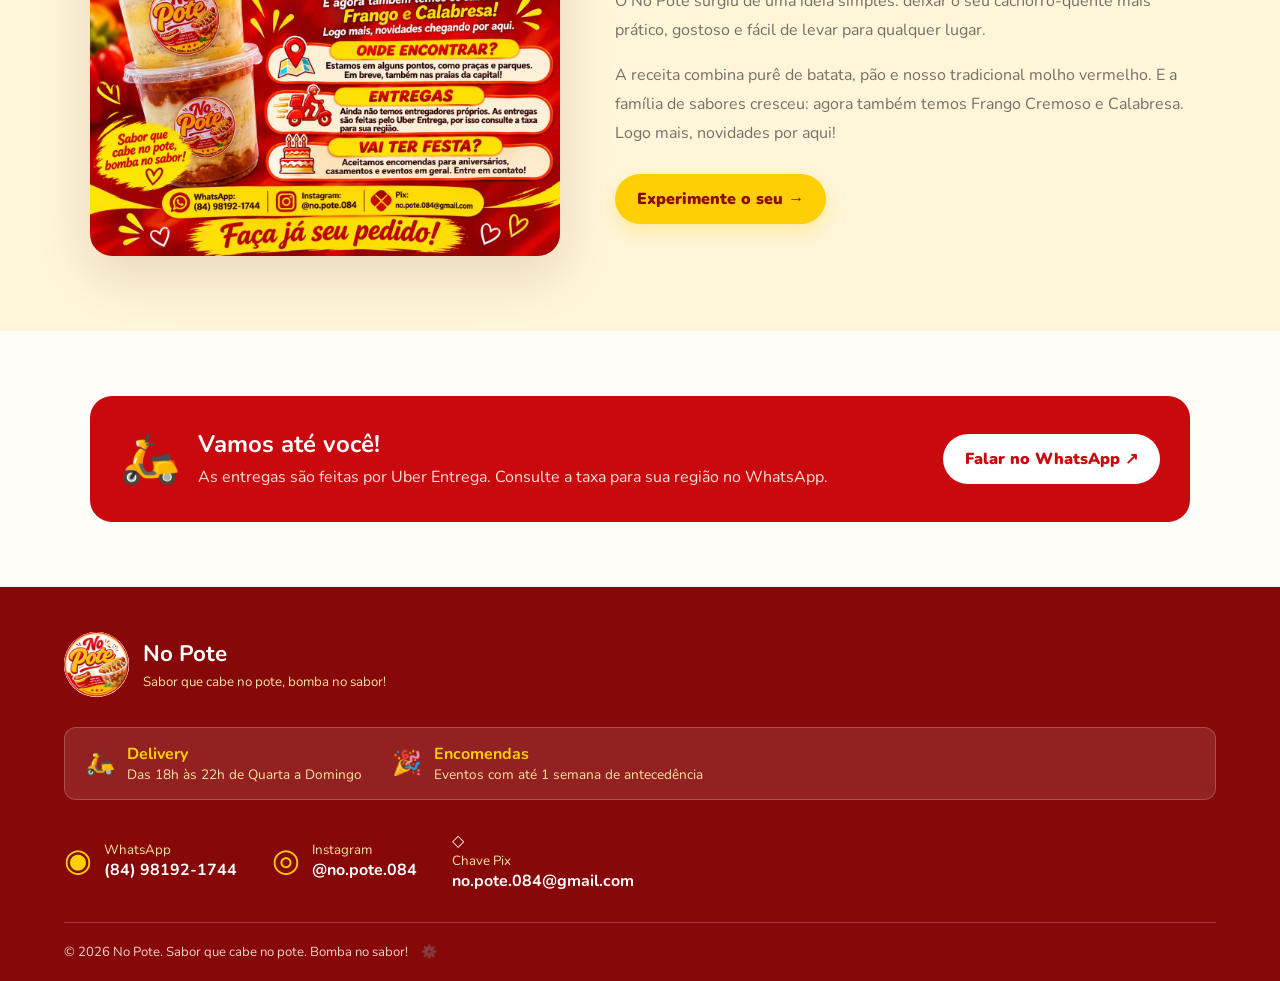
==== commit 70c280ab: "Update index.html" ====
--- a/index.html
+++ b/index.html
@@ -324,7 +324,7 @@
       © <span id="year"></span> No Pote.
       Sabor que cabe no pote. Bomba no sabor!
       <!-- Botão Secreto Admin -->
-            <span id="adminTrigger" style="cursor: pointer; margin-left: 10px; opacity: 0.3;" onclick="window.location.href='admin-seguro.html'">⚙️</span>
+         <span id="adminTrigger" style="cursor: pointer; margin-left: 10px; opacity: 0.3;">⚙️</span>
     </div>
   </footer>
 
